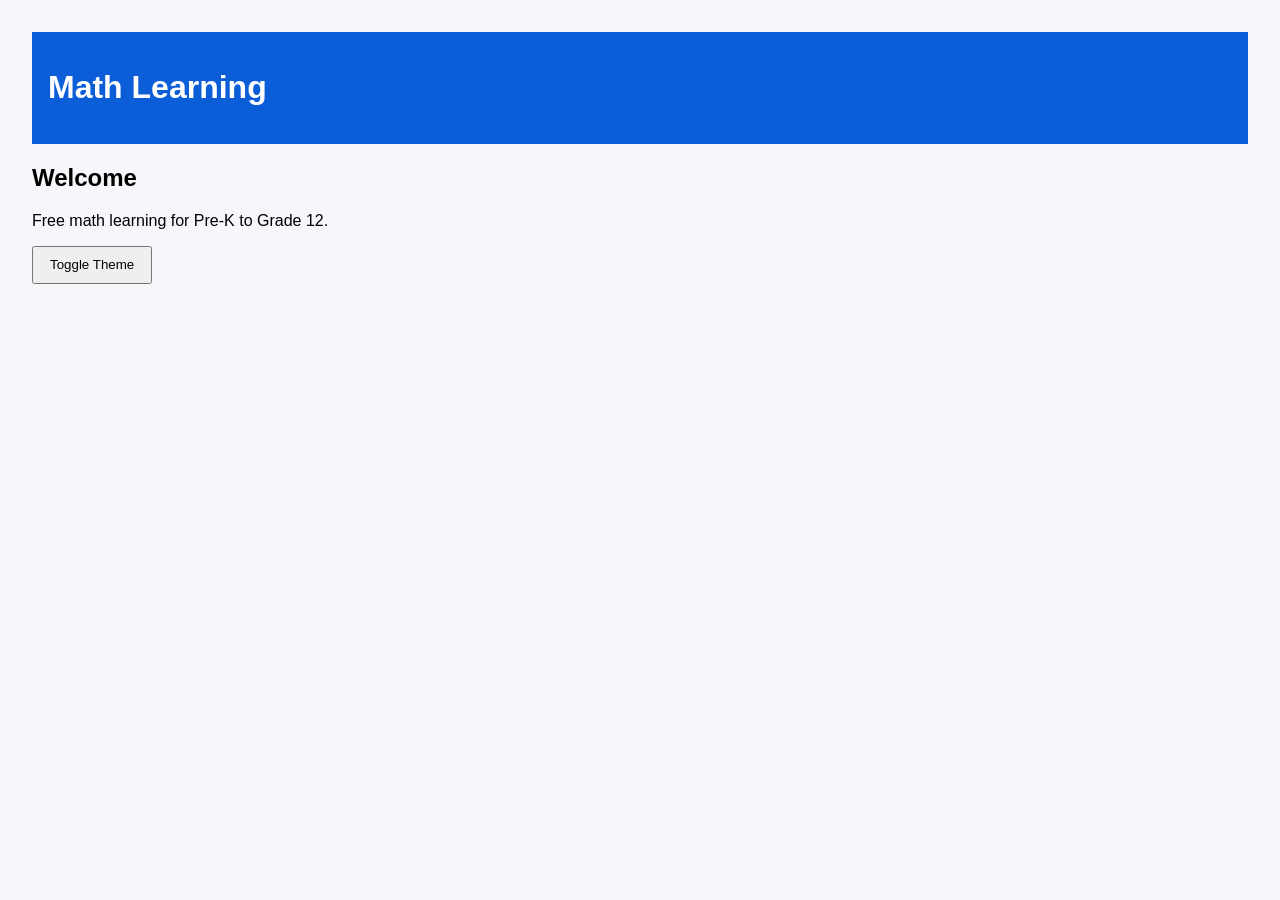
==== index.html @ 8216e77b "The first commit of index.html" ====
<!DOCTYPE html><html><head><meta charset='utf-8'><meta name='viewport' content='width=device-width,initial-scale=1'><link rel='stylesheet' href='css/style.css'><title>Math Learning</title></head><body><header><h1>Math Learning</h1></header><main><h2>Welcome</h2><p>Free math learning for Pre-K to Grade 12.</p><button id='themeBtn'>Toggle Theme</button></main><script src='js/app.js'></script></body></html>
---- css/style.css ----
body{font-family:Arial;margin:0;padding:2rem;background:#f5f7fb}header{background:#0b5ed7;color:#fff;padding:1rem}button{padding:.6rem 1rem}.dark{background:#111;color:#fff}
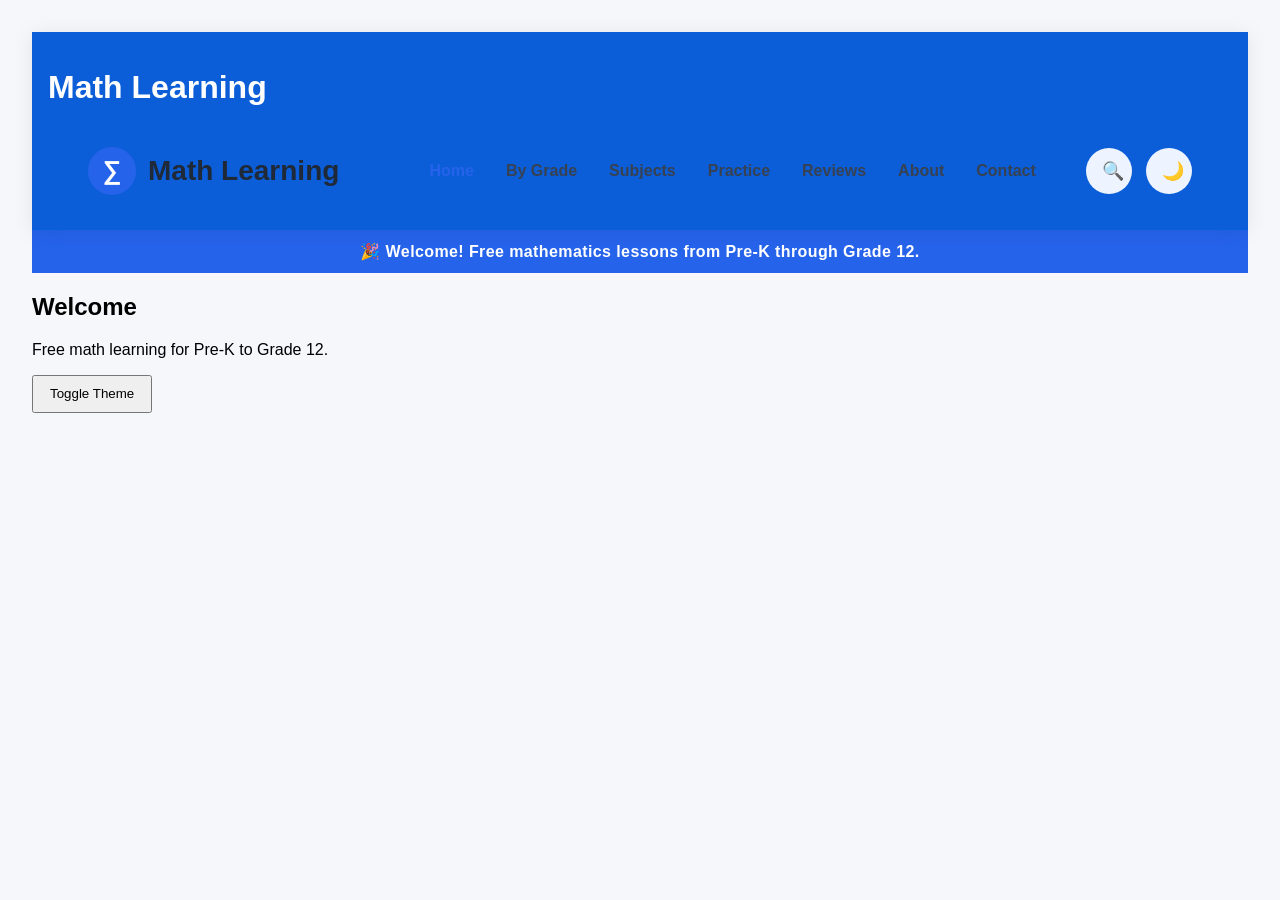
==== commit 2295cd73: "const themeButton = document.getElementById(themeButton);" ====
--- a/index.html
+++ b/index.html
@@ -1 +1,151 @@
-<!DOCTYPE html><html><head><meta charset='utf-8'><meta name='viewport' content='width=device-width,initial-scale=1'><link rel='stylesheet' href='css/style.css'><title>Math Learning</title></head><body><header><h1>Math Learning</h1></header><main><h2>Welcome</h2><p>Free math learning for Pre-K to Grade 12.</p><button id='themeBtn'>Toggle Theme</button></main><script src='js/app.js'></script></body></html>+<!DOCTYPE html>
+<html>
+  <head>
+    <meta charset='utf-8'>
+    <meta name='viewport' content='width=device-width,initial-scale=1'>
+    <link rel='stylesheet' href='css/style.css'>
+    <title>Math Learning</title>
+  </head>
+  <body>
+    <header>
+      <h1>Math Learning</h1>
+
+<div class="container">
+
+<div class="logo">
+
+<a href="index.html">
+
+<span class="logo-icon">∑</span>
+
+<span class="logo-text">
+
+Math Learning
+
+</span>
+
+</a>
+
+</div>
+
+<nav>
+
+<ul>
+
+<li>
+
+<a class="active"
+href="index.html">
+
+Home
+
+</a>
+
+</li>
+
+<li>
+
+<a href="grades.html">
+
+By Grade
+
+</a>
+
+</li>
+
+<li>
+
+<a href="subjects.html">
+
+Subjects
+
+</a>
+
+</li>
+
+<li>
+
+<a href="practice.html">
+
+Practice
+
+</a>
+
+</li>
+
+<li>
+
+<a href="reviews.html">
+
+Reviews
+
+</a>
+
+</li>
+
+<li>
+
+<a href="about.html">
+
+About
+
+</a>
+
+</li>
+
+<li>
+
+<a href="contact.html">
+
+Contact
+
+</a>
+
+</li>
+
+</ul>
+
+</nav>
+
+<div class="nav-buttons">
+
+<button
+class="search-btn">
+
+🔍
+
+</button>
+
+<button
+id="themeButton"
+class="theme-btn">
+
+🌙
+
+</button>
+
+<button
+class="menu-btn">
+
+☰
+
+</button>
+
+</div>
+
+</div>
+
+    </header>
+<div class="announcement">
+
+🎉 Welcome! Free mathematics lessons from Pre-K through Grade 12.
+
+</div>
+    <main>
+      <h2>Welcome</h2>
+      <p>Free math learning for Pre-K to Grade 12.</p>
+      <button id='themeBtn'>Toggle Theme</button>
+    </main>
+    <script src='js/app.js'></script>
+  </body>
+</html>
--- a/css/style.css
+++ b/css/style.css
@@ -1 +1,239 @@
-body{font-family:Arial;margin:0;padding:2rem;background:#f5f7fb}header{background:#0b5ed7;color:#fff;padding:1rem}button{padding:.6rem 1rem}.dark{background:#111;color:#fff}+/* ==========================
+   HEADER
+========================== */
+
+header{
+
+position:sticky;
+
+top:0;
+
+z-index:999;
+
+background:white;
+
+box-shadow:
+
+0 2px 20px
+
+rgba(0,0,0,.08);
+
+}
+
+.container{
+
+max-width:1400px;
+
+margin:auto;
+
+display:flex;
+
+justify-content:space-between;
+
+align-items:center;
+
+padding:18px 40px;
+
+}
+
+.logo a{
+
+display:flex;
+
+align-items:center;
+
+text-decoration:none;
+
+}
+
+.logo-icon{
+
+width:48px;
+
+height:48px;
+
+display:flex;
+
+justify-content:center;
+
+align-items:center;
+
+border-radius:50%;
+
+background:#2563eb;
+
+color:white;
+
+font-size:26px;
+
+font-weight:bold;
+
+margin-right:12px;
+
+}
+
+.logo-text{
+
+font-size:28px;
+
+font-weight:700;
+
+color:#1f2937;
+
+}
+
+nav ul{
+
+display:flex;
+
+list-style:none;
+
+gap:32px;
+
+}
+
+nav a{
+
+text-decoration:none;
+
+font-weight:600;
+
+color:#374151;
+
+transition:.25s;
+
+}
+
+nav a:hover{
+
+color:#2563eb;
+
+}
+
+.active{
+
+color:#2563eb;
+
+}
+
+.nav-buttons{
+
+display:flex;
+
+gap:14px;
+
+align-items:center;
+
+}
+
+.search-btn,
+
+.theme-btn,
+
+.menu-btn{
+
+width:46px;
+
+height:46px;
+
+border:none;
+
+border-radius:50%;
+
+background:#eef4ff;
+
+cursor:pointer;
+
+font-size:18px;
+
+transition:.3s;
+
+}
+
+.search-btn:hover,
+
+.theme-btn:hover,
+
+.menu-btn:hover{
+
+background:#2563eb;
+
+color:white;
+
+transform:translateY(-3px);
+
+}
+
+.menu-btn{
+
+display:none;
+
+}
+
+.announcement{
+
+background:#2563eb;
+
+color:white;
+
+text-align:center;
+
+padding:12px;
+
+font-weight:600;
+
+letter-spacing:.4px;
+
+}
+body {
+  font-family: Arial;
+  margin: 0;
+  padding: 2rem;
+  background: #f5f7fb;
+}
+
+header {
+  background: #0b5ed7;
+  color: #fff;
+  padding: 1rem;
+}
+
+button {
+  padding: .6rem 1rem;
+}
+
+.dark {
+  background: #111;
+  color: #fff;
+}
+/* ==========================
+   MOBILE
+========================== */
+
+@media(max-width:1000px){
+
+nav{
+
+display:none;
+
+}
+
+.menu-btn{
+
+display:block;
+
+}
+
+.container{
+
+padding:18px;
+
+}
+
+.logo-text{
+
+font-size:22px;
+
+}
+
+}
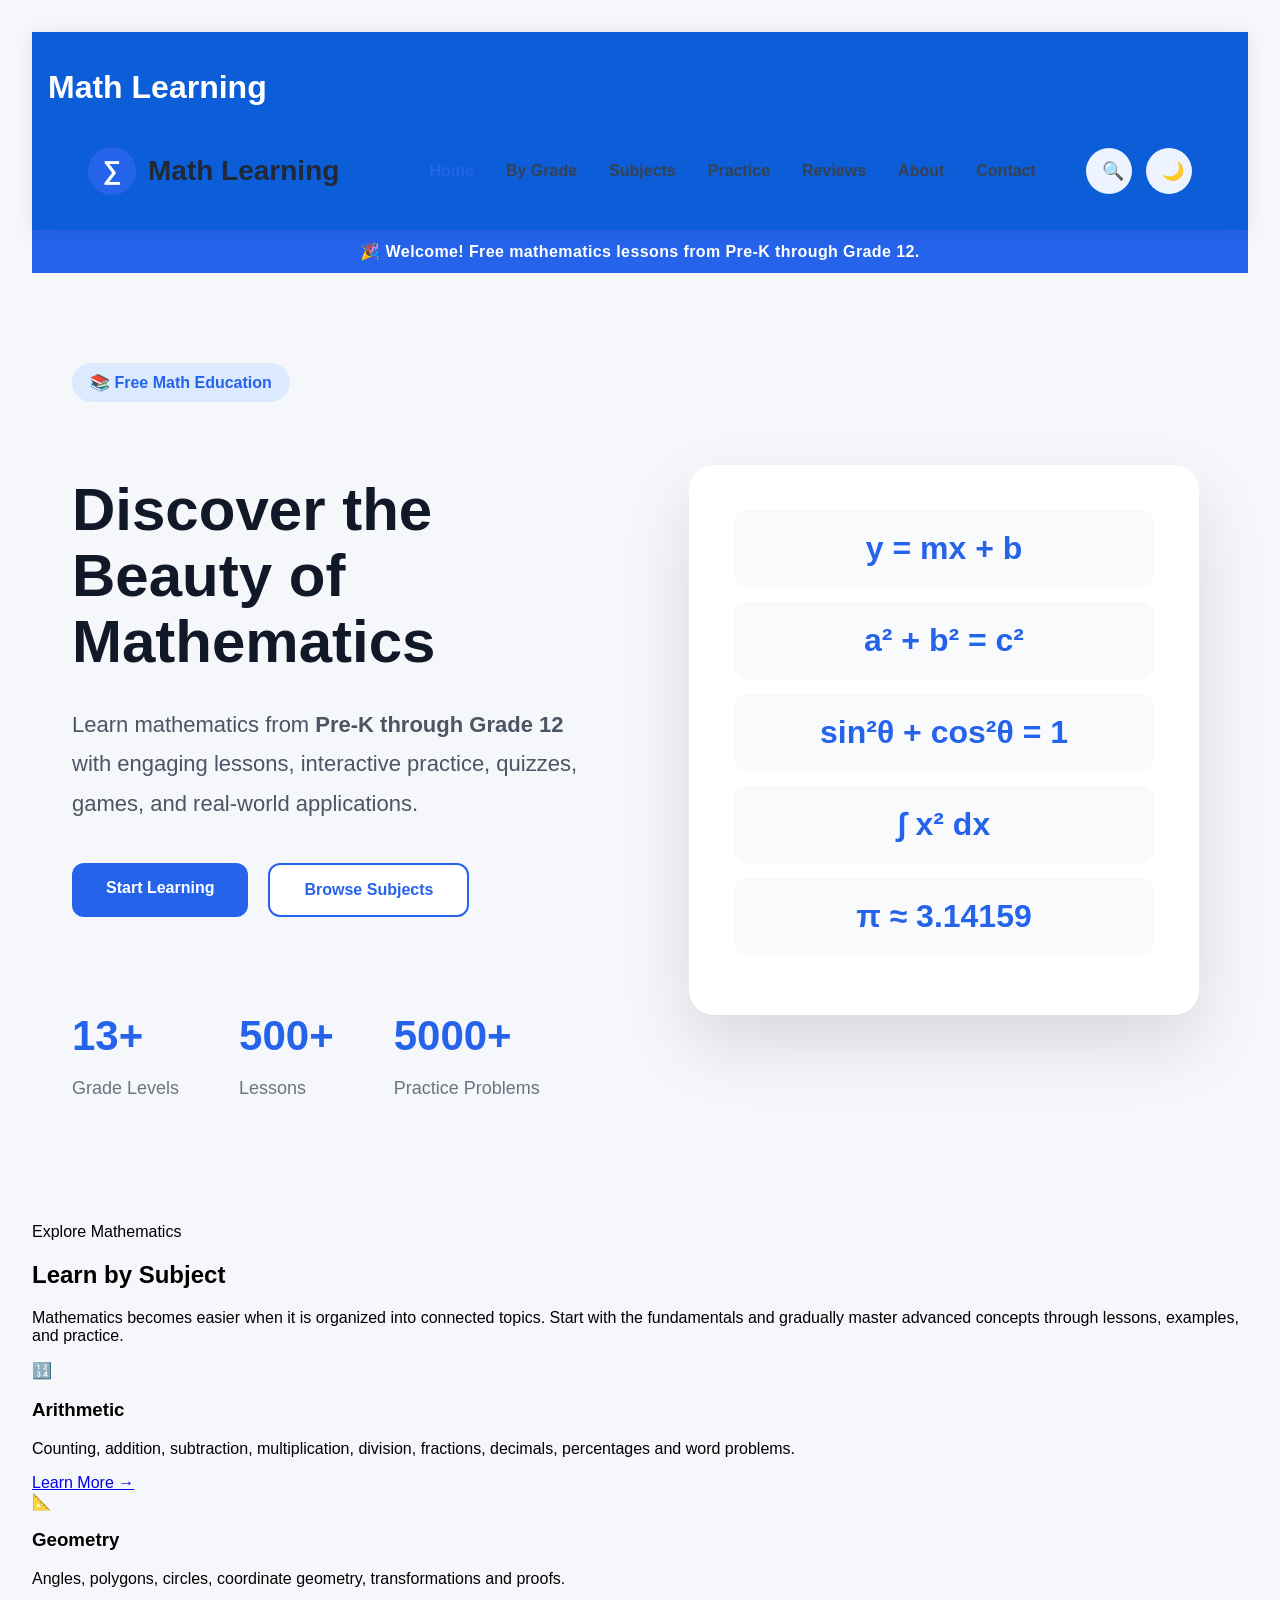
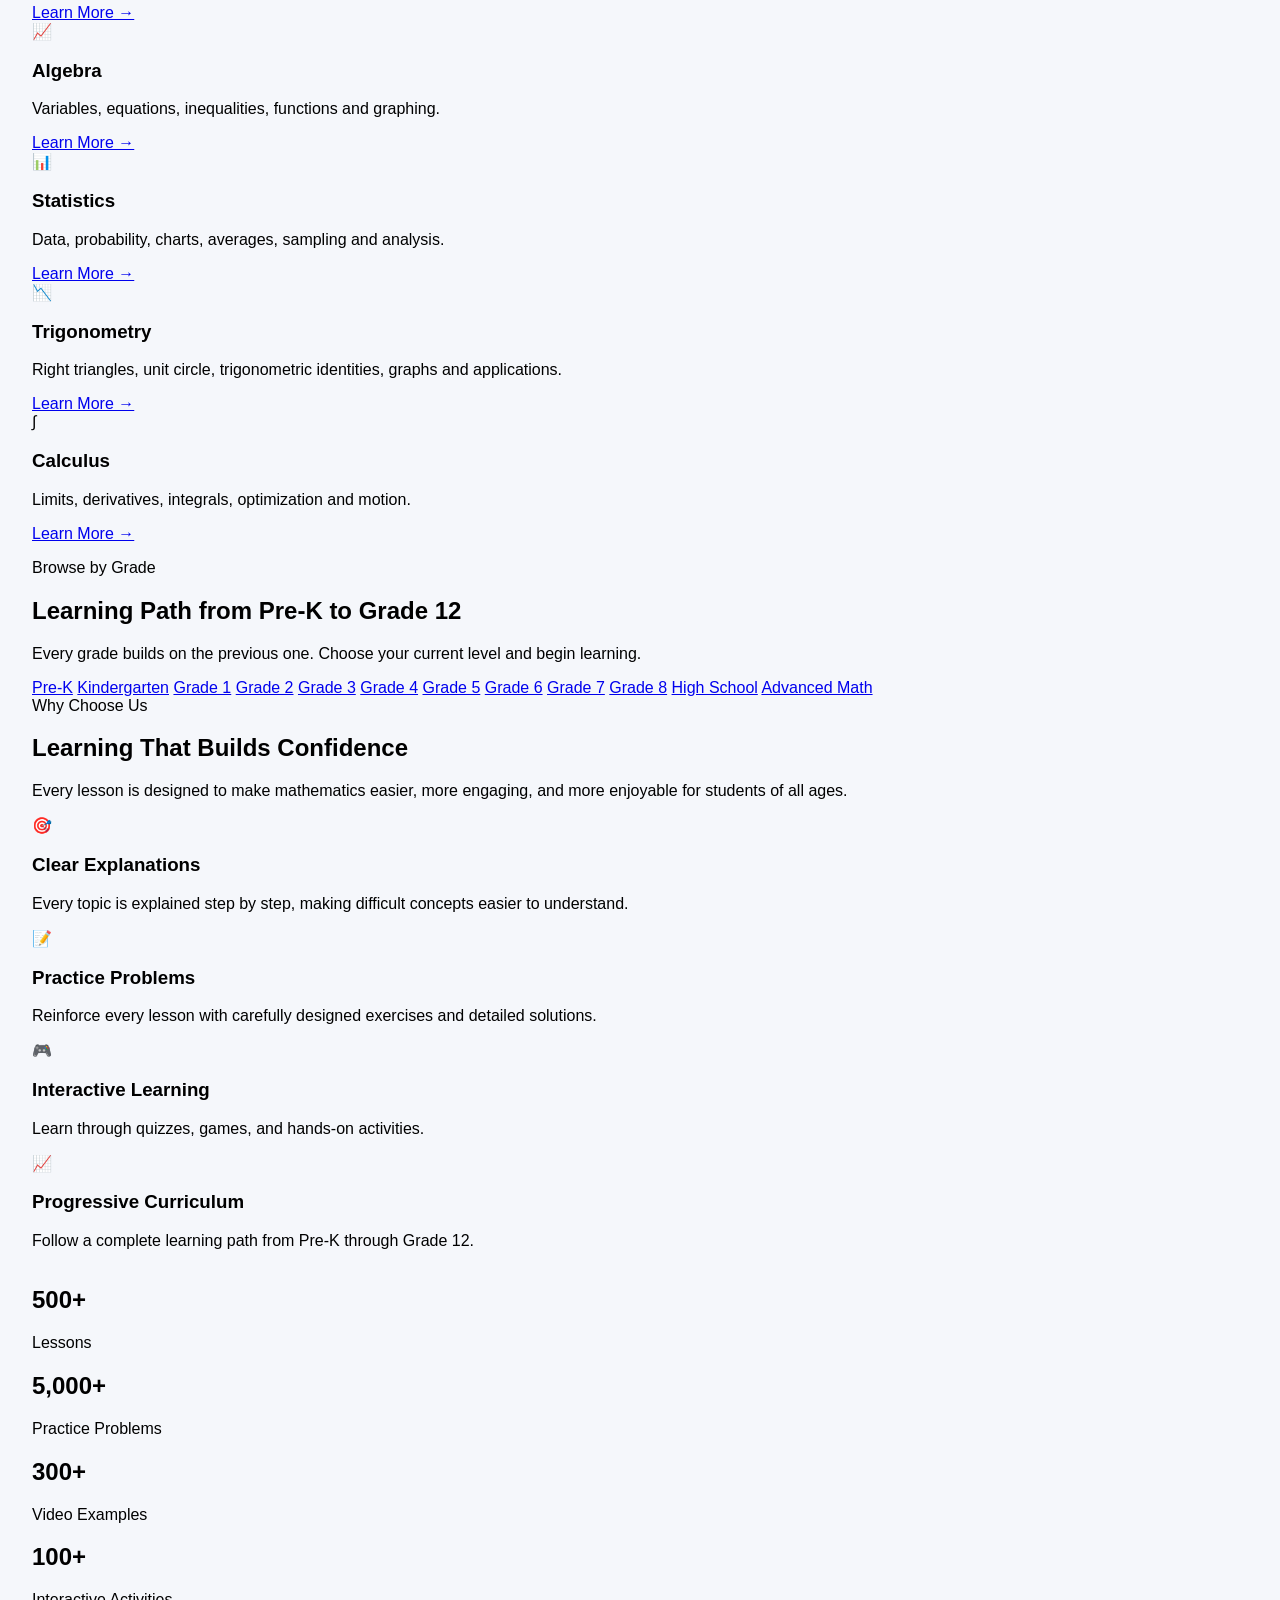
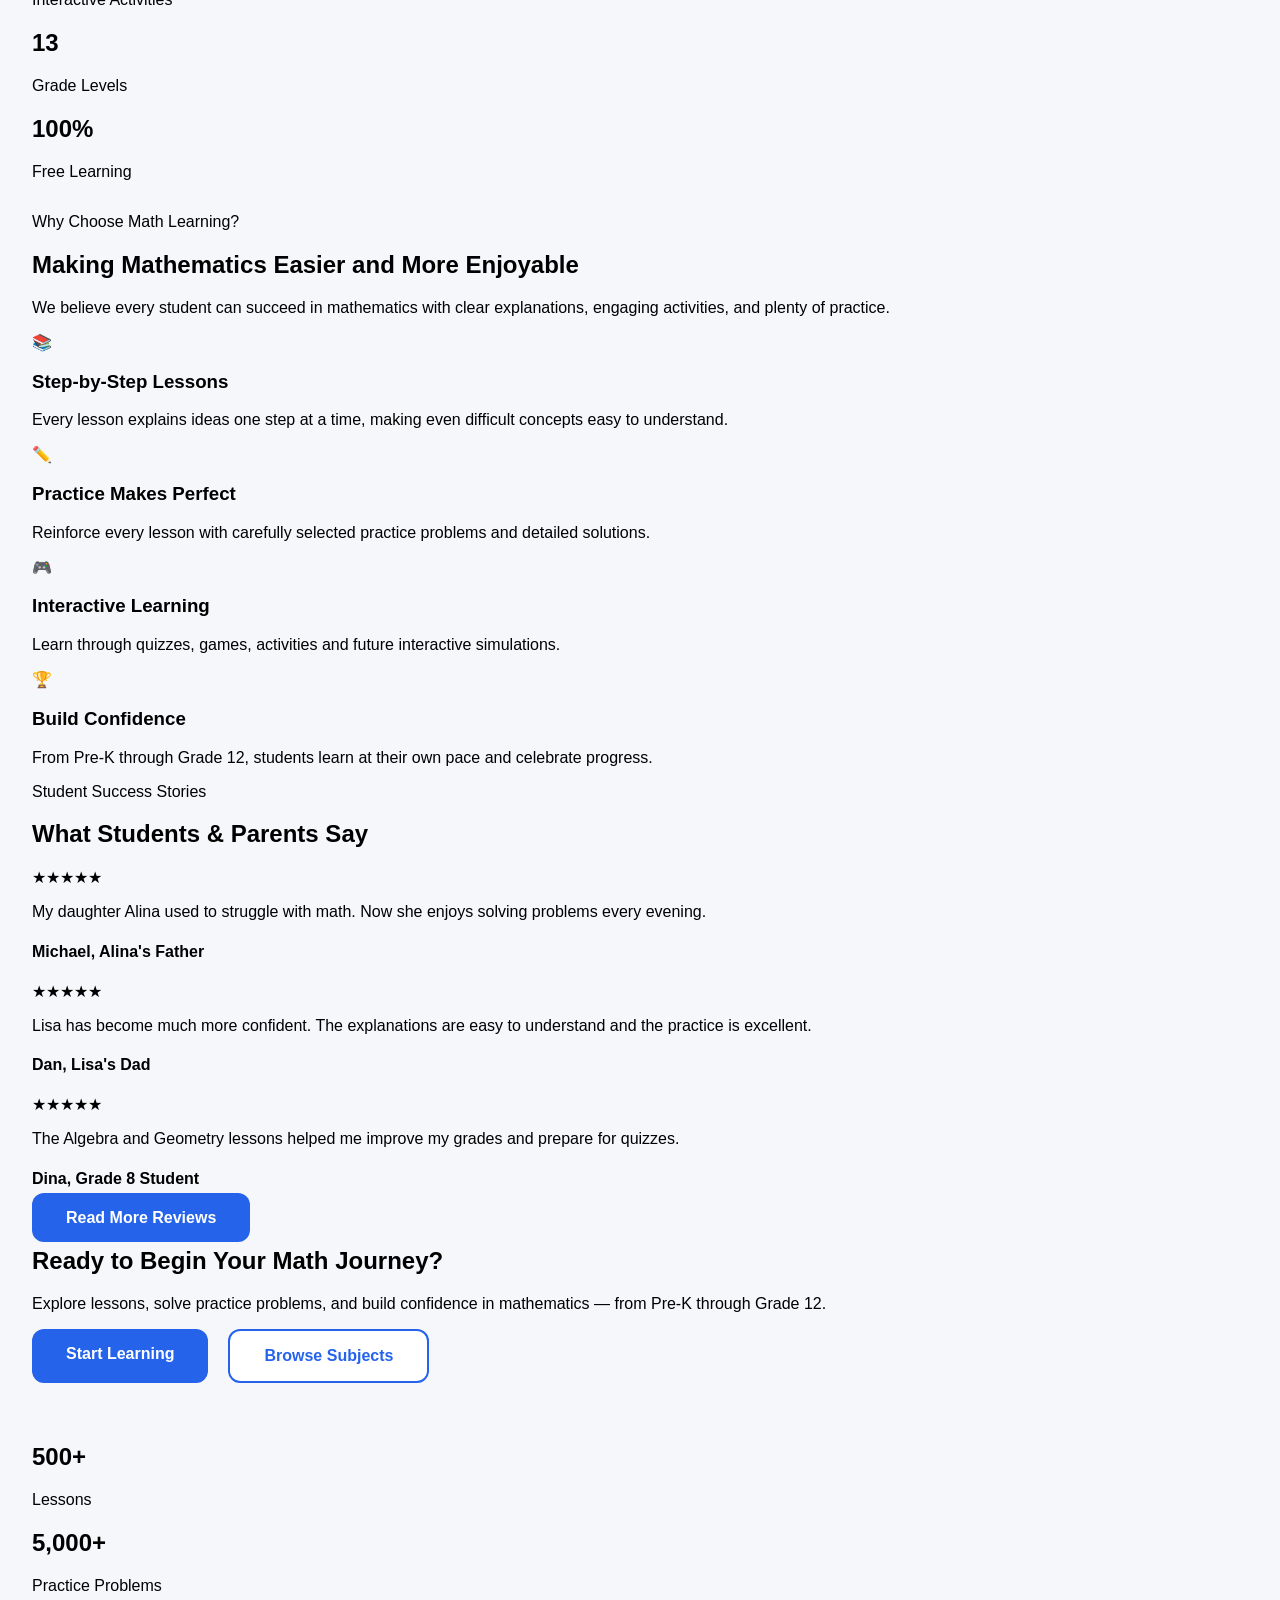
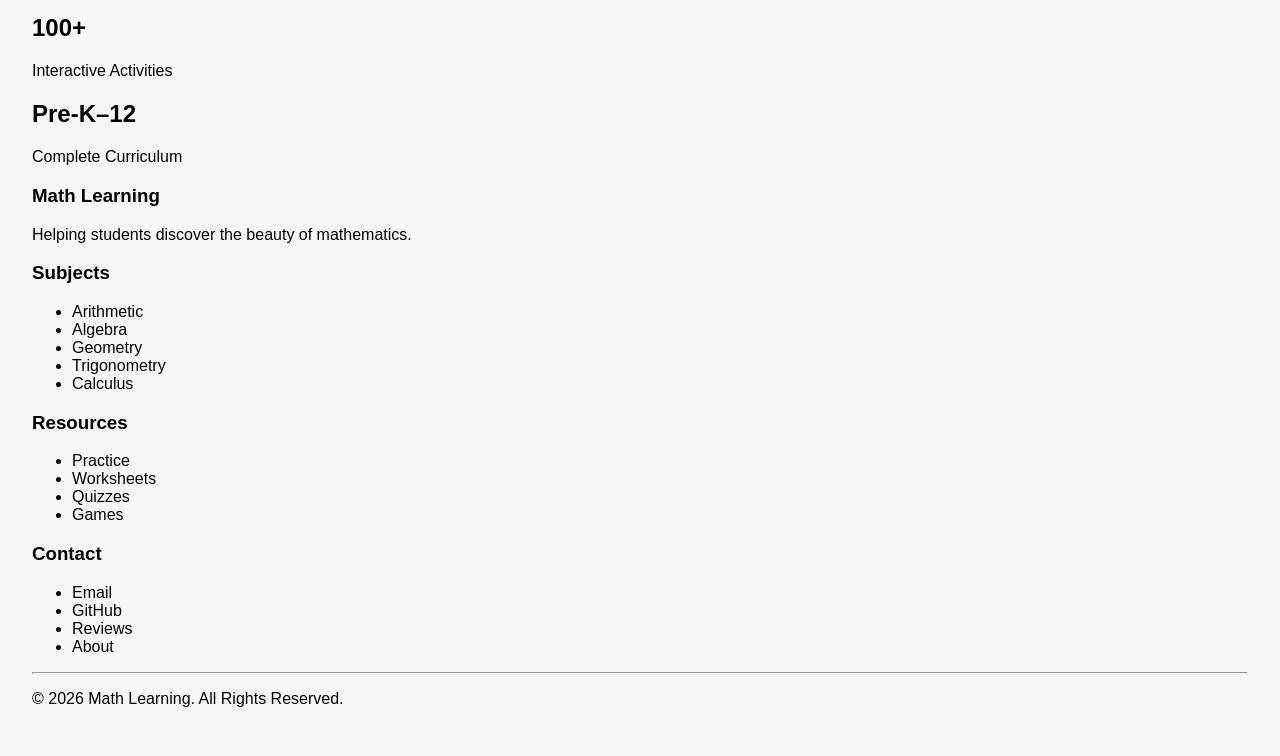
==== commit bb457261: "More changes." ====
--- a/index.html
+++ b/index.html
@@ -142,10 +142,828 @@
 
 </div>
     <main>
-      <h2>Welcome</h2>
-      <p>Free math learning for Pre-K to Grade 12.</p>
-      <button id='themeBtn'>Toggle Theme</button>
-    </main>
+
+<section class="hero">
+
+    <div class="hero-left">
+
+        <span class="hero-tag">
+
+            📚 Free Math Education
+
+        </span>
+
+        <h1>
+
+            Discover the Beauty of Mathematics
+
+        </h1>
+
+        <p class="hero-description">
+
+            Learn mathematics from <strong>Pre-K through Grade 12</strong>
+            with engaging lessons, interactive practice, quizzes,
+            games, and real-world applications.
+
+        </p>
+
+        <div class="hero-buttons">
+
+            <a href="grades.html" class="primary-button">
+
+                Start Learning
+
+            </a>
+
+            <a href="subjects.html" class="secondary-button">
+
+                Browse Subjects
+
+            </a>
+
+        </div>
+
+        <div class="statistics">
+
+            <div class="stat">
+
+                <h2>13+</h2>
+
+                <p>Grade Levels</p>
+
+            </div>
+
+            <div class="stat">
+
+                <h2>500+</h2>
+
+                <p>Lessons</p>
+
+            </div>
+
+            <div class="stat">
+
+                <h2>5000+</h2>
+
+                <p>Practice Problems</p>
+
+            </div>
+
+        </div>
+
+    </div>
+
+    <div class="hero-right">
+
+        <div class="math-card">
+
+            <div class="formula">
+
+                y = mx + b
+
+            </div>
+
+            <div class="formula">
+
+                a² + b² = c²
+
+            </div>
+
+            <div class="formula">
+
+                sin²θ + cos²θ = 1
+
+            </div>
+
+            <div class="formula">
+
+                ∫ x² dx
+
+            </div>
+
+            <div class="formula">
+
+                π ≈ 3.14159
+
+            </div>
+
+        </div>
+
+    </div>
+
+</section>
+
+<!-- =====================================================
+     FEATURED SUBJECTS
+====================================================== -->
+
+<section class="subjects">
+
+    <div class="section-header">
+
+        <p class="section-label">
+            Explore Mathematics
+        </p>
+
+        <h2>
+            Learn by Subject
+        </h2>
+
+        <p class="section-description">
+
+            Mathematics becomes easier when it is organized into
+            connected topics. Start with the fundamentals and
+            gradually master advanced concepts through lessons,
+            examples, and practice.
+
+        </p>
+
+    </div>
+
+    <div class="subject-grid">
+
+        <div class="subject-card">
+
+            <div class="subject-icon">🔢</div>
+
+            <h3>Arithmetic</h3>
+
+            <p>
+
+                Counting, addition, subtraction,
+                multiplication, division, fractions,
+                decimals, percentages and word problems.
+
+            </p>
+
+            <a href="#">Learn More →</a>
+
+        </div>
+
+        <div class="subject-card">
+
+            <div class="subject-icon">📐</div>
+
+            <h3>Geometry</h3>
+
+            <p>
+
+                Angles, polygons,
+                circles, coordinate geometry,
+                transformations and proofs.
+
+            </p>
+
+            <a href="#">Learn More →</a>
+
+        </div>
+
+        <div class="subject-card">
+
+            <div class="subject-icon">📈</div>
+
+            <h3>Algebra</h3>
+
+            <p>
+
+                Variables,
+                equations,
+                inequalities,
+                functions and graphing.
+
+            </p>
+
+            <a href="#">Learn More →</a>
+
+        </div>
+
+        <div class="subject-card">
+
+            <div class="subject-icon">📊</div>
+
+            <h3>Statistics</h3>
+
+            <p>
+
+                Data,
+                probability,
+                charts,
+                averages,
+                sampling and analysis.
+
+            </p>
+
+            <a href="#">Learn More →</a>
+
+        </div>
+
+        <div class="subject-card">
+
+            <div class="subject-icon">📉</div>
+
+            <h3>Trigonometry</h3>
+
+            <p>
+
+                Right triangles,
+                unit circle,
+                trigonometric identities,
+                graphs and applications.
+
+            </p>
+
+            <a href="#">Learn More →</a>
+
+        </div>
+
+        <div class="subject-card">
+
+            <div class="subject-icon">∫</div>
+
+            <h3>Calculus</h3>
+
+            <p>
+
+                Limits,
+                derivatives,
+                integrals,
+                optimization and motion.
+
+            </p>
+
+            <a href="#">Learn More →</a>
+
+        </div>
+
+    </div>
+
+</section>
+
+<!-- =====================================================
+     GRADE LEVELS
+====================================================== -->
+
+<section class="grades">
+
+    <div class="section-header">
+
+        <p class="section-label">
+            Browse by Grade
+        </p>
+
+        <h2>
+            Learning Path from Pre-K to Grade 12
+        </h2>
+
+        <p class="section-description">
+
+            Every grade builds on the previous one.
+            Choose your current level and begin learning.
+
+        </p>
+
+    </div>
+
+    <div class="grade-grid">
+
+        <a href="#" class="grade-card">Pre-K</a>
+
+        <a href="#" class="grade-card">Kindergarten</a>
+
+        <a href="#" class="grade-card">Grade 1</a>
+
+        <a href="#" class="grade-card">Grade 2</a>
+
+        <a href="#" class="grade-card">Grade 3</a>
+
+        <a href="#" class="grade-card">Grade 4</a>
+
+        <a href="#" class="grade-card">Grade 5</a>
+
+        <a href="#" class="grade-card">Grade 6</a>
+
+        <a href="#" class="grade-card">Grade 7</a>
+
+        <a href="#" class="grade-card">Grade 8</a>
+
+        <a href="#" class="grade-card">High School</a>
+
+        <a href="#" class="grade-card">Advanced Math</a>
+
+    </div>
+
+</section>
+
+
+<!-- ==========================
+     WHY CHOOSE US
+========================== -->
+
+<section class="why-us">
+
+    <div class="section-title">
+
+        <span>Why Choose Us</span>
+
+        <h2>Learning That Builds Confidence</h2>
+
+        <p>
+
+            Every lesson is designed to make mathematics easier,
+            more engaging, and more enjoyable for students of all ages.
+
+        </p>
+
+    </div>
+
+    <div class="why-grid">
+
+        <div class="why-card">
+
+            <div class="why-icon">🎯</div>
+
+            <h3>Clear Explanations</h3>
+
+            <p>
+
+                Every topic is explained step by step,
+                making difficult concepts easier to understand.
+
+            </p>
+
+        </div>
+
+        <div class="why-card">
+
+            <div class="why-icon">📝</div>
+
+            <h3>Practice Problems</h3>
+
+            <p>
+
+                Reinforce every lesson with carefully designed
+                exercises and detailed solutions.
+
+            </p>
+
+        </div>
+
+        <div class="why-card">
+
+            <div class="why-icon">🎮</div>
+
+            <h3>Interactive Learning</h3>
+
+            <p>
+
+                Learn through quizzes,
+                games,
+                and hands-on activities.
+
+            </p>
+
+        </div>
+
+        <div class="why-card">
+
+            <div class="why-icon">📈</div>
+
+            <h3>Progressive Curriculum</h3>
+
+            <p>
+
+                Follow a complete learning path
+                from Pre-K through Grade 12.
+
+            </p>
+
+        </div>
+
+    </div>
+
+</section>
+
+<!-- =====================================================
+     WEBSITE STATISTICS
+====================================================== -->
+
+<section class="statistics">
+
+    <div class="stats-grid">
+
+        <div class="stat-card">
+
+            <h2>500+</h2>
+
+            <p>Lessons</p>
+
+        </div>
+
+        <div class="stat-card">
+
+            <h2>5,000+</h2>
+
+            <p>Practice Problems</p>
+
+        </div>
+
+        <div class="stat-card">
+
+            <h2>300+</h2>
+
+            <p>Video Examples</p>
+
+        </div>
+
+        <div class="stat-card">
+
+            <h2>100+</h2>
+
+            <p>Interactive Activities</p>
+
+        </div>
+
+        <div class="stat-card">
+
+            <h2>13</h2>
+
+            <p>Grade Levels</p>
+
+        </div>
+
+        <div class="stat-card">
+
+            <h2>100%</h2>
+
+            <p>Free Learning</p>
+
+        </div>
+
+    </div>
+
+</section>
+
+<!-- =====================================================
+     WHY CHOOSE US
+====================================================== -->
+
+<section class="why">
+
+    <div class="section-header">
+
+        <p class="section-label">Why Choose Math Learning?</p>
+
+        <h2>Making Mathematics Easier and More Enjoyable</h2>
+
+        <p class="section-description">
+
+            We believe every student can succeed in mathematics with
+            clear explanations, engaging activities, and plenty of practice.
+
+        </p>
+
+    </div>
+
+    <div class="why-grid">
+
+        <div class="why-card">
+
+            <div class="why-icon">📚</div>
+
+            <h3>Step-by-Step Lessons</h3>
+
+            <p>
+
+                Every lesson explains ideas one step at a time,
+                making even difficult concepts easy to understand.
+
+            </p>
+
+        </div>
+
+        <div class="why-card">
+
+            <div class="why-icon">✏️</div>
+
+            <h3>Practice Makes Perfect</h3>
+
+            <p>
+
+                Reinforce every lesson with carefully selected
+                practice problems and detailed solutions.
+
+            </p>
+
+        </div>
+
+        <div class="why-card">
+
+            <div class="why-icon">🎮</div>
+
+            <h3>Interactive Learning</h3>
+
+            <p>
+
+                Learn through quizzes, games,
+                activities and future interactive simulations.
+
+            </p>
+
+        </div>
+
+        <div class="why-card">
+
+            <div class="why-icon">🏆</div>
+
+            <h3>Build Confidence</h3>
+
+            <p>
+
+                From Pre-K through Grade 12,
+                students learn at their own pace and celebrate progress.
+
+            </p>
+
+        </div>
+
+    </div>
+
+</section>
+
+<!-- =====================================================
+     TESTIMONIALS
+====================================================== -->
+
+<section class="testimonials">
+
+    <div class="section-header">
+
+        <p class="section-label">
+
+            Student Success Stories
+
+        </p>
+
+        <h2>
+
+            What Students & Parents Say
+
+        </h2>
+
+    </div>
+
+    <div class="testimonial-grid">
+
+        <div class="testimonial-card">
+
+            <div class="stars">★★★★★</div>
+
+            <p>
+
+                My daughter Alina used to struggle with math.
+                Now she enjoys solving problems every evening.
+
+            </p>
+
+            <h4>
+
+                Michael,
+                Alina's Father
+
+            </h4>
+
+        </div>
+
+        <div class="testimonial-card">
+
+            <div class="stars">★★★★★</div>
+
+            <p>
+
+                Lisa has become much more confident.
+                The explanations are easy to understand
+                and the practice is excellent.
+
+            </p>
+
+            <h4>
+
+                Dan,
+                Lisa's Dad
+
+            </h4>
+
+        </div>
+
+        <div class="testimonial-card">
+
+            <div class="stars">★★★★★</div>
+
+            <p>
+
+                The Algebra and Geometry lessons helped me
+                improve my grades and prepare for quizzes.
+
+            </p>
+
+            <h4>
+
+                Dina,
+                Grade 8 Student
+
+            </h4>
+
+        </div>
+
+    </div>
+
+    <div class="center-button">
+
+        <a href="reviews.html" class="primary-button">
+
+            Read More Reviews
+
+        </a>
+
+    </div>
+
+</section>
+
+<!-- =====================================================
+     CALL TO ACTION
+====================================================== -->
+
+<section class="cta">
+
+    <h2>
+
+        Ready to Begin Your Math Journey?
+
+    </h2>
+
+    <p>
+
+        Explore lessons, solve practice problems,
+        and build confidence in mathematics —
+        from Pre-K through Grade 12.
+
+    </p>
+
+    <div class="hero-buttons">
+
+        <a href="#" class="primary-button">
+
+            Start Learning
+
+        </a>
+
+        <a href="#" class="secondary-button">
+
+            Browse Subjects
+
+        </a>
+
+    </div>
+
+</section>
+
+<section class="numbers">
+
+    <div class="number">
+
+        <h2>500+</h2>
+
+        <p>Lessons</p>
+
+    </div>
+
+    <div class="number">
+
+        <h2>5,000+</h2>
+
+        <p>Practice Problems</p>
+
+    </div>
+
+    <div class="number">
+
+        <h2>100+</h2>
+
+        <p>Interactive Activities</p>
+
+    </div>
+
+    <div class="number">
+
+        <h2>Pre-K–12</h2>
+
+        <p>Complete Curriculum</p>
+
+    </div>
+
+</section>
+</main>
+    <footer>
+
+<div class="footer-grid">
+
+<div>
+
+<h3>
+
+Math Learning
+
+</h3>
+
+<p>
+
+Helping students discover
+the beauty of mathematics.
+
+</p>
+
+</div>
+
+<div>
+
+<h3>
+
+Subjects
+
+</h3>
+
+<ul>
+
+<li>Arithmetic</li>
+
+<li>Algebra</li>
+
+<li>Geometry</li>
+
+<li>Trigonometry</li>
+
+<li>Calculus</li>
+
+</ul>
+
+</div>
+
+<div>
+
+<h3>
+
+Resources
+
+</h3>
+
+<ul>
+
+<li>Practice</li>
+
+<li>Worksheets</li>
+
+<li>Quizzes</li>
+
+<li>Games</li>
+
+</ul>
+
+</div>
+
+<div>
+
+<h3>
+
+Contact
+
+</h3>
+
+<ul>
+
+<li>Email</li>
+
+<li>GitHub</li>
+
+<li>Reviews</li>
+
+<li>About</li>
+
+</ul>
+
+</div>
+
+</div>
+
+<hr>
+
+<p class="copyright">
+
+© 2026 Math Learning.
+All Rights Reserved.
+
+</p>
+
+</footer>
     <script src='js/app.js'></script>
   </body>
 </html>
--- a/css/style.css
+++ b/css/style.css
@@ -236,4 +236,599 @@
 
 }
 
+}
+
+/* ==========================
+   HERO
+========================== */
+
+.hero{
+
+max-width:1400px;
+
+margin:auto;
+
+padding:90px 40px;
+
+display:flex;
+
+justify-content:space-between;
+
+align-items:center;
+
+gap:80px;
+
+}
+
+.hero-left{
+
+flex:1;
+
+}
+
+.hero-tag{
+
+display:inline-block;
+
+padding:10px 18px;
+
+background:#dbeafe;
+
+color:#2563eb;
+
+border-radius:30px;
+
+font-weight:700;
+
+margin-bottom:25px;
+
+}
+
+.hero h1{
+
+font-size:60px;
+
+line-height:1.1;
+
+color:#111827;
+
+margin-bottom:30px;
+
+}
+
+.hero-description{
+
+font-size:22px;
+
+line-height:1.8;
+
+color:#4b5563;
+
+margin-bottom:40px;
+
+}
+
+.hero-buttons{
+
+display:flex;
+
+gap:20px;
+
+margin-bottom:60px;
+
+}
+
+.primary-button{
+
+background:#2563eb;
+
+color:white;
+
+padding:16px 34px;
+
+border-radius:12px;
+
+text-decoration:none;
+
+font-weight:700;
+
+transition:.3s;
+
+}
+
+.primary-button:hover{
+
+transform:translateY(-4px);
+
+box-shadow:0 15px 35px rgba(37,99,235,.35);
+
+}
+
+.secondary-button{
+
+background:white;
+
+color:#2563eb;
+
+padding:16px 34px;
+
+border-radius:12px;
+
+text-decoration:none;
+
+border:2px solid #2563eb;
+
+font-weight:700;
+
+transition:.3s;
+
+}
+
+.secondary-button:hover{
+
+background:#2563eb;
+
+color:white;
+
+}
+
+.statistics{
+
+display:flex;
+
+gap:60px;
+
+}
+
+.stat h2{
+
+font-size:42px;
+
+color:#2563eb;
+
+margin-bottom:10px;
+
+}
+
+.stat p{
+
+font-size:18px;
+
+color:#6b7280;
+
+}
+
+.hero-right{
+
+flex:1;
+
+display:flex;
+
+justify-content:center;
+
+}
+
+.math-card{
+
+width:420px;
+
+background:white;
+
+border-radius:25px;
+
+padding:45px;
+
+box-shadow:0 30px 70px rgba(0,0,0,.12);
+
+animation:float 5s ease-in-out infinite;
+
+}
+
+.formula{
+
+font-size:32px;
+
+padding:20px;
+
+text-align:center;
+
+margin-bottom:15px;
+
+border-radius:12px;
+
+background:#f8fafc;
+
+font-weight:bold;
+
+color:#2563eb;
+
+}
+
+@keyframes float{
+
+0%{
+
+transform:translateY(0px);
+
+}
+
+50%{
+
+transform:translateY(-18px);
+
+}
+
+100%{
+
+transform:translateY(0px);
+
+}
+
+}
+
+@media(max-width:1000px){
+
+.hero{
+
+flex-direction:column;
+
+text-align:center;
+
+padding:60px 20px;
+
+}
+
+.hero h1{
+
+font-size:42px;
+
+}
+
+.hero-description{
+
+font-size:18px;
+
+}
+
+.hero-buttons{
+
+justify-content:center;
+
+flex-wrap:wrap;
+
+}
+
+.statistics{
+
+justify-content:center;
+
+flex-wrap:wrap;
+
+gap:30px;
+
+}
+
+.math-card{
+
+width:100%;
+
+max-width:420px;
+
+}
+
+/* ==========================
+   WHY CHOOSE US
+========================== */
+
+.why-us{
+
+padding:110px 40px;
+
+background:white;
+
+}
+
+.why-grid{
+
+max-width:1400px;
+
+margin:auto;
+
+display:grid;
+
+grid-template-columns:
+
+repeat(auto-fit,minmax(280px,1fr));
+
+gap:35px;
+
+}
+
+.why-card{
+
+padding:45px;
+
+border-radius:22px;
+
+background:#f8fafc;
+
+transition:.35s;
+
+border:1px solid #e5e7eb;
+
+}
+
+.why-card:hover{
+
+transform:translateY(-12px);
+
+box-shadow:0 25px 50px rgba(0,0,0,.08);
+
+}
+
+.why-icon{
+
+width:72px;
+
+height:72px;
+
+display:flex;
+
+justify-content:center;
+
+align-items:center;
+
+font-size:34px;
+
+background:#2563eb;
+
+color:white;
+
+border-radius:18px;
+
+margin-bottom:30px;
+
+}
+
+.why-card h3{
+
+font-size:28px;
+
+margin-bottom:18px;
+
+color:#111827;
+
+}
+
+.why-card p{
+
+font-size:18px;
+
+line-height:1.8;
+
+color:#6b7280;
+
+}
+
+/* ======================================================
+WHY CHOOSE US
+====================================================== */
+
+.why{
+
+padding:100px 40px;
+
+background:#f8fafc;
+
+}
+
+.why-grid{
+
+max-width:1300px;
+
+margin:auto;
+
+display:grid;
+
+grid-template-columns:repeat(auto-fit,minmax(260px,1fr));
+
+gap:30px;
+
+}
+
+.why-card{
+
+background:white;
+
+padding:35px;
+
+border-radius:18px;
+
+box-shadow:0 10px 25px rgba(0,0,0,.08);
+
+text-align:center;
+
+transition:.3s;
+
+}
+
+.why-card:hover{
+
+transform:translateY(-8px);
+
+}
+
+.why-icon{
+
+font-size:48px;
+
+margin-bottom:20px;
+
+}
+
+/* ======================================================
+TESTIMONIALS
+====================================================== */
+
+.testimonials{
+
+padding:100px 40px;
+
+}
+
+.testimonial-grid{
+
+display:grid;
+
+grid-template-columns:repeat(auto-fit,minmax(320px,1fr));
+
+gap:30px;
+
+max-width:1300px;
+
+margin:auto;
+
+}
+
+.testimonial-card{
+
+background:white;
+
+padding:35px;
+
+border-radius:18px;
+
+box-shadow:0 10px 30px rgba(0,0,0,.08);
+
+}
+
+.stars{
+
+font-size:26px;
+
+color:gold;
+
+margin-bottom:20px;
+
+}
+
+.testimonial-card h4{
+
+margin-top:25px;
+
+color:#2563eb;
+
+}
+
+.center-button{
+
+margin-top:60px;
+
+text-align:center;
+
+}
+
+/* ======================================================
+CTA
+====================================================== */
+
+.cta{
+
+background:#2563eb;
+
+color:white;
+
+text-align:center;
+
+padding:100px 20px;
+
+}
+
+.cta h2{
+
+font-size:48px;
+
+margin-bottom:25px;
+
+}
+
+.cta p{
+
+font-size:22px;
+
+max-width:800px;
+
+margin:auto;
+
+margin-bottom:40px;
+
+line-height:1.8;
+
+}
+
+/* ======================================================
+FOOTER
+====================================================== */
+
+footer{
+
+background:#111827;
+
+color:white;
+
+padding:70px 40px 30px;
+
+}
+
+.footer-grid{
+
+max-width:1300px;
+
+margin:auto;
+
+display:grid;
+
+grid-template-columns:repeat(auto-fit,minmax(220px,1fr));
+
+gap:40px;
+
+}
+
+.footer-grid h3{
+
+margin-bottom:20px;
+
+}
+
+.footer-grid ul{
+
+list-style:none;
+
+padding:0;
+
+}
+
+.footer-grid li{
+
+margin:12px 0;
+
+}
+
+footer hr{
+
+margin:40px 0;
+
+border:none;
+
+border-top:1px solid #374151;
+
+}
+
+.copyright{
+
+text-align:center;
+
+color:#9ca3af;
+
+}
 }
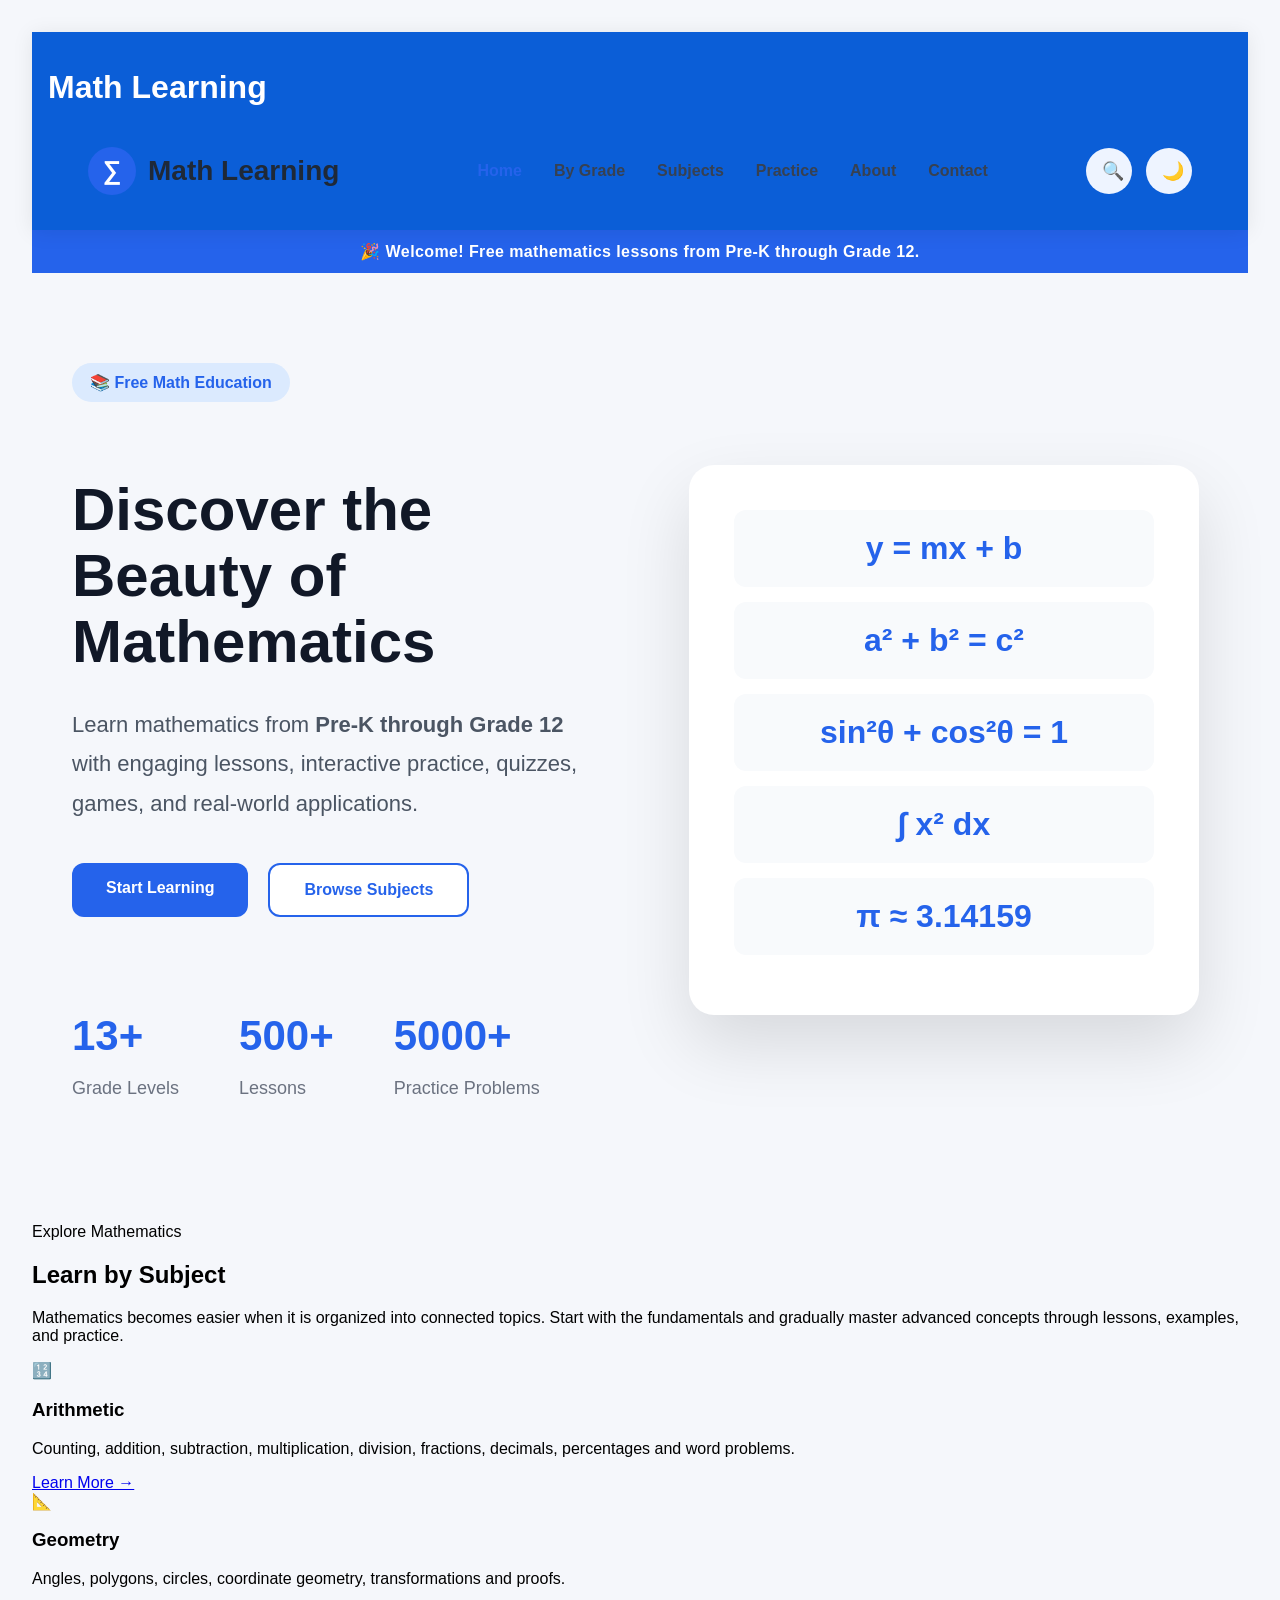
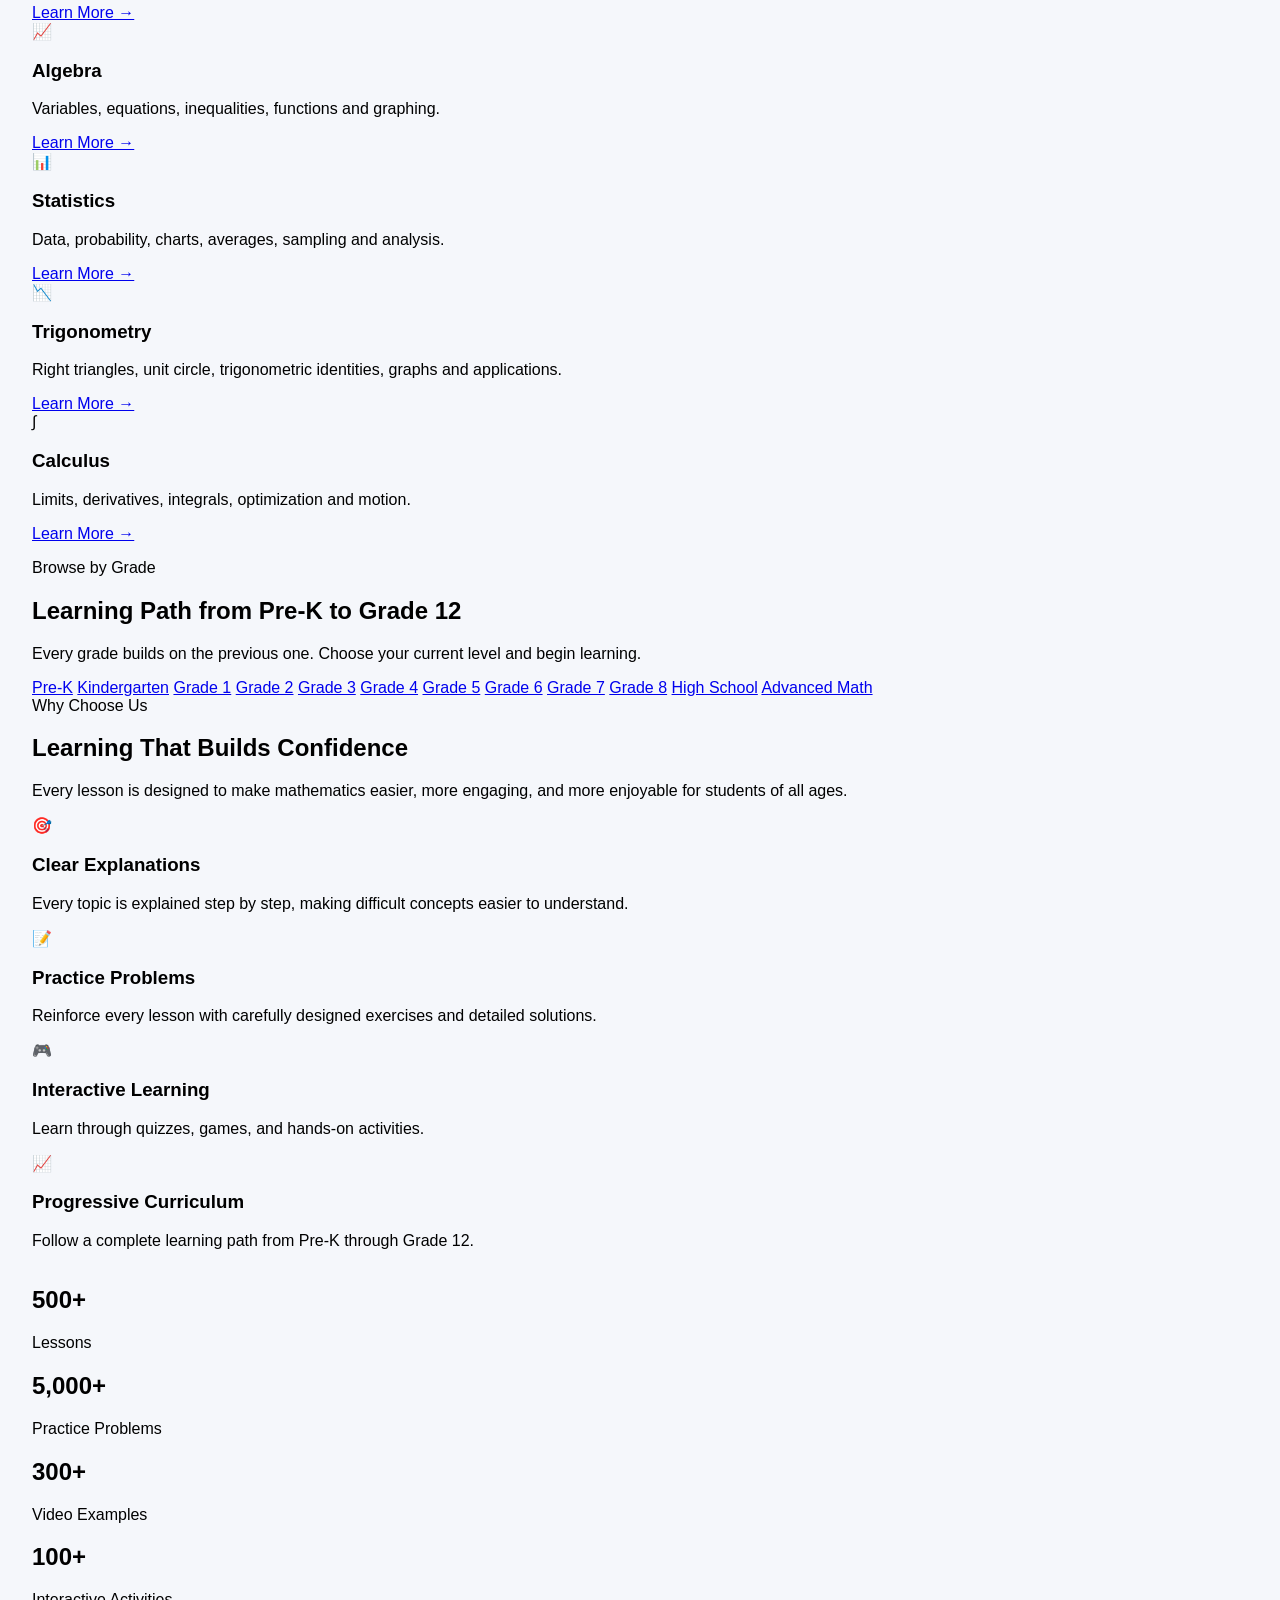
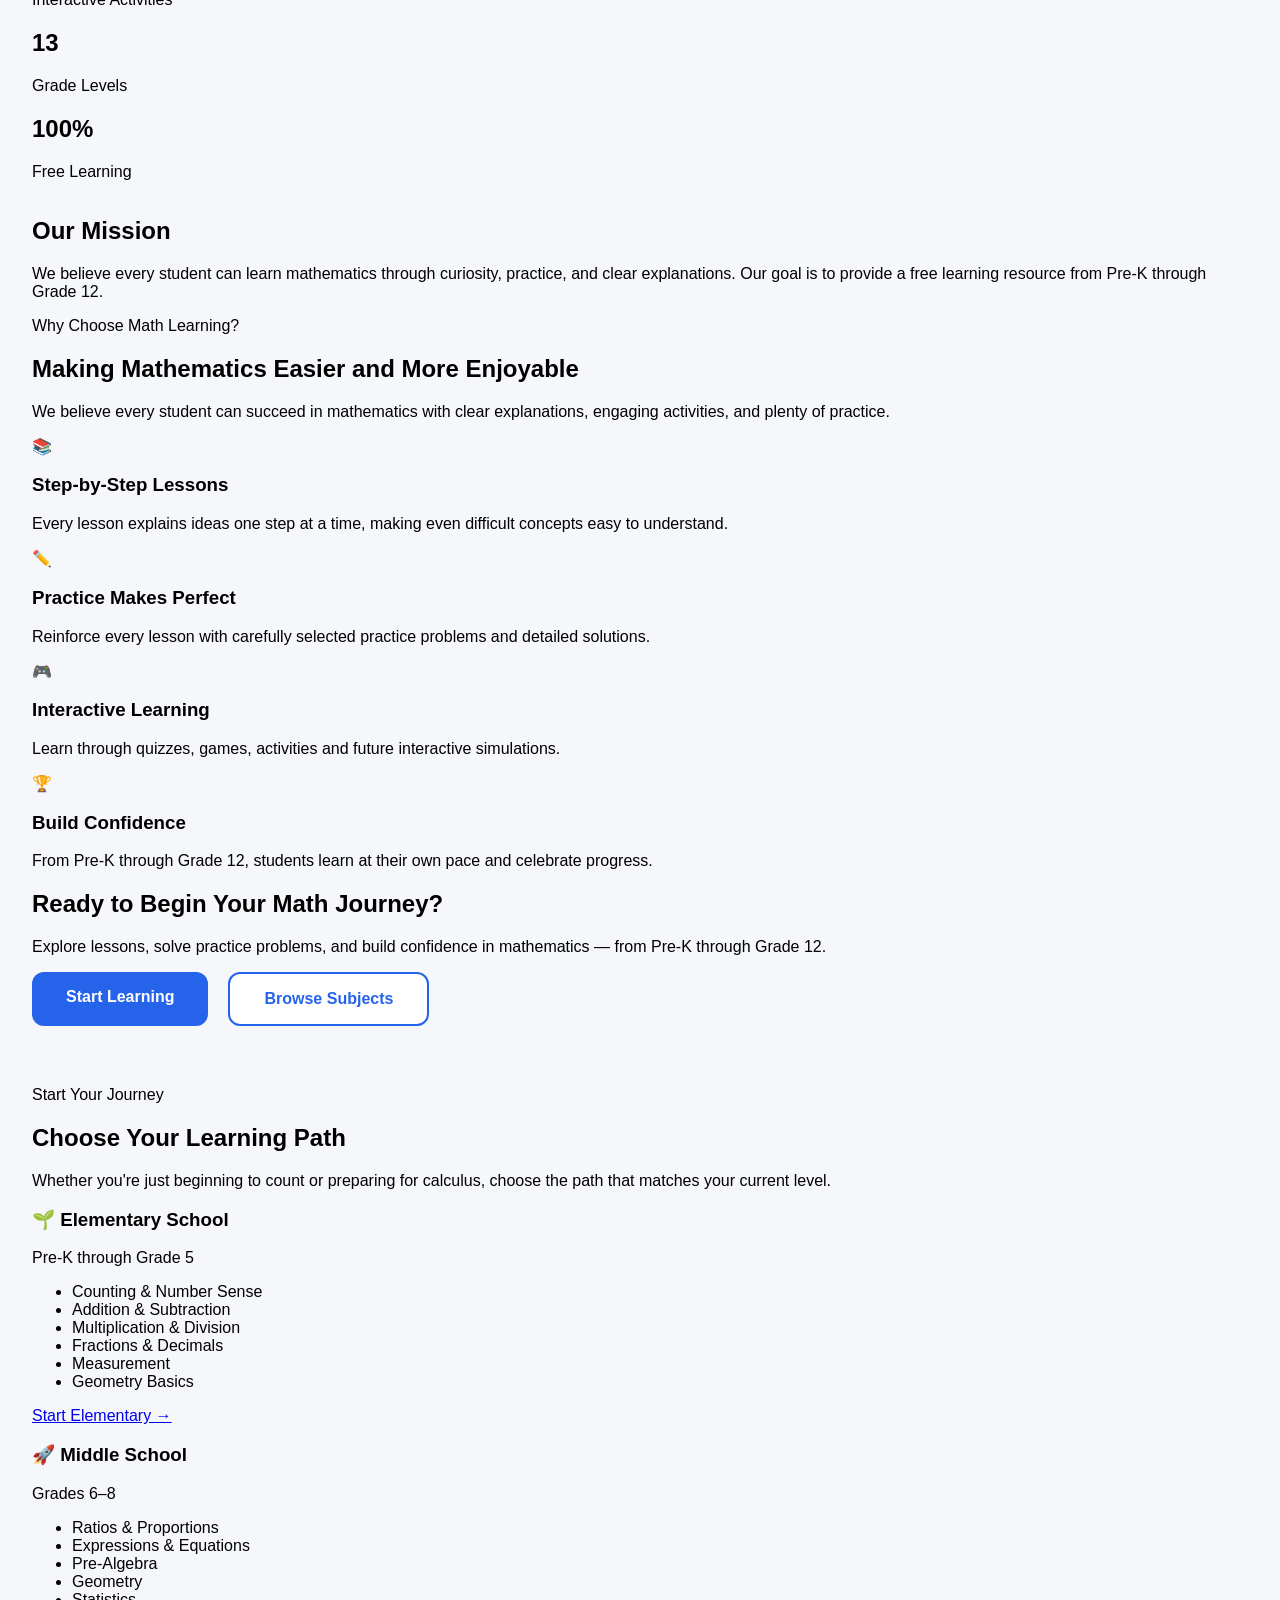
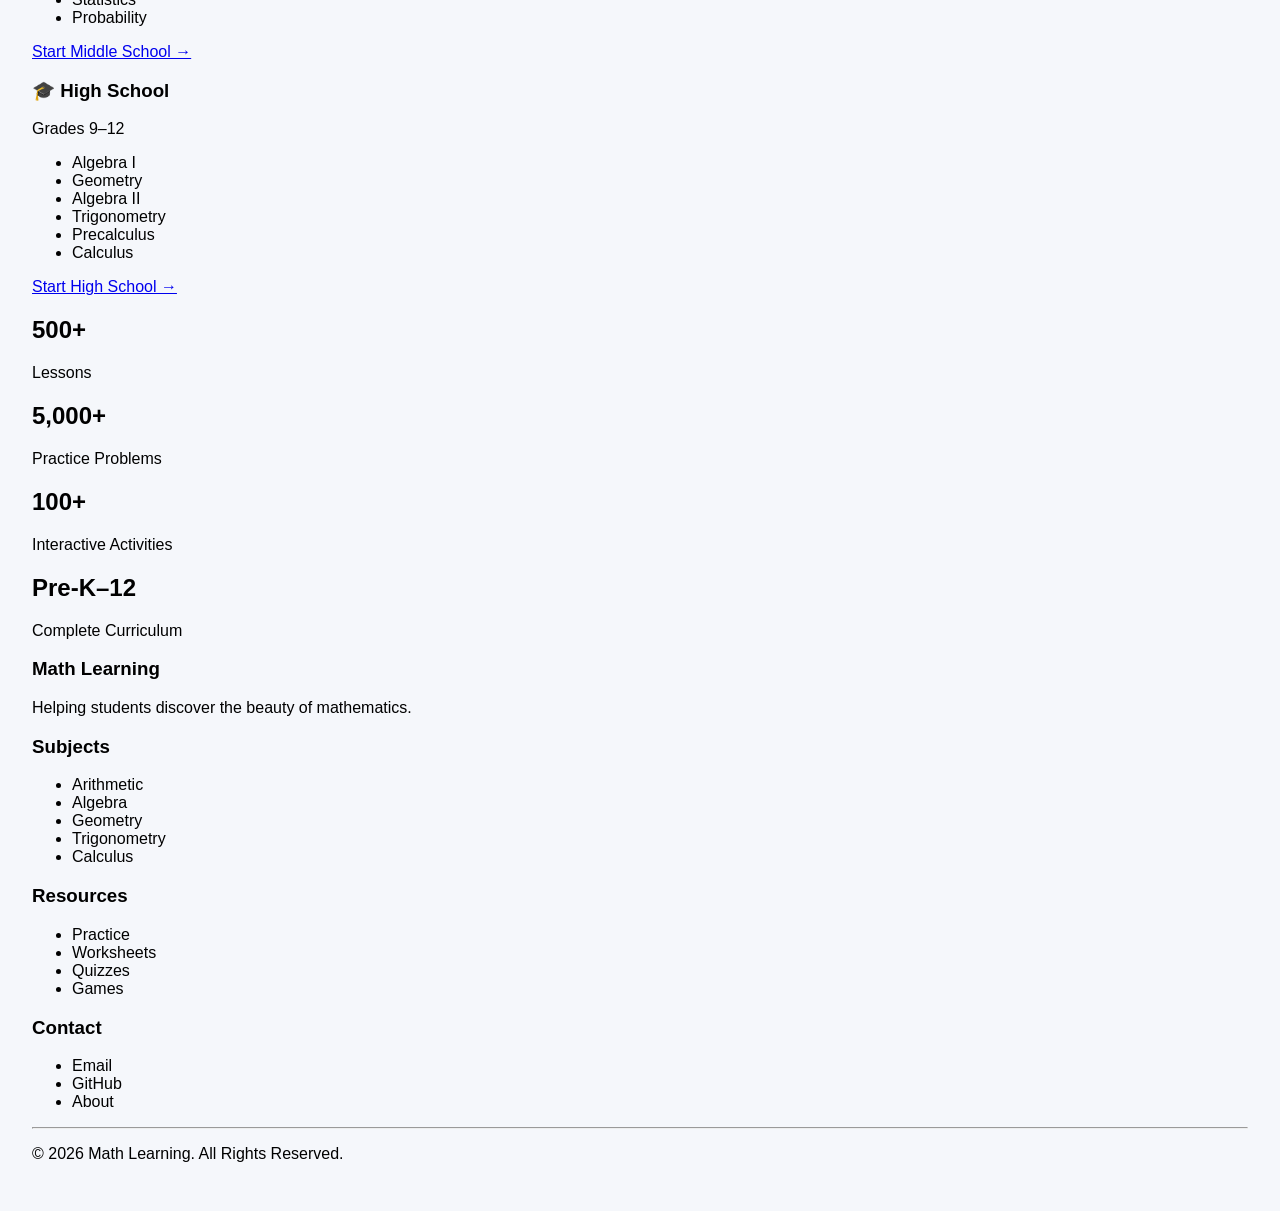
==== commit 8eb59ae7: "Added math subjects." ====
--- a/index.html
+++ b/index.html
@@ -73,7 +73,7 @@
 
 </li>
 
-<li>
+<!-- Add back later <li>
 
 <a href="reviews.html">
 
@@ -81,7 +81,7 @@
 
 </a>
 
-</li>
+</li> -->
 
 <li>
 
@@ -603,6 +603,23 @@
 
 </section>
 
+<section class="mission">
+
+    <h2>
+        Our Mission
+    </h2>
+
+    <p>
+
+        We believe every student can learn mathematics through
+        curiosity, practice, and clear explanations.
+        Our goal is to provide a free learning resource
+        from Pre-K through Grade 12.
+
+    </p>
+
+</section>
+
 <!-- =====================================================
      WHY CHOOSE US
 ====================================================== -->
@@ -694,7 +711,7 @@
      TESTIMONIALS
 ====================================================== -->
 
-<section class="testimonials">
+<!-- Add back later <section class="testimonials">
 
     <div class="section-header">
 
@@ -787,7 +804,7 @@
 
     </div>
 
-</section>
+</section> -->
 
 <!-- =====================================================
      CALL TO ACTION
@@ -811,17 +828,150 @@
 
     <div class="hero-buttons">
 
-        <a href="#" class="primary-button">
+        <a href="grades.html" class="primary-button">
 
             Start Learning
 
         </a>
 
-        <a href="#" class="secondary-button">
+        <a href="subjects.html" class="secondary-button">
 
             Browse Subjects
 
         </a>
+
+    </div>
+
+</section>
+
+<!-- =====================================================
+     LEARNING PATHS
+====================================================== -->
+
+<section class="learning-paths">
+
+    <div class="section-header">
+
+        <p class="section-label">
+            Start Your Journey
+        </p>
+
+        <h2>
+            Choose Your Learning Path
+        </h2>
+
+        <p class="section-description">
+
+            Whether you're just beginning to count or preparing for
+            calculus, choose the path that matches your current level.
+
+        </p>
+
+    </div>
+
+    <div class="path-grid">
+
+        <div class="path-card elementary">
+
+            <h3>🌱 Elementary School</h3>
+
+            <p>
+
+                Pre-K through Grade 5
+
+            </p>
+
+            <ul>
+
+                <li>Counting & Number Sense</li>
+
+                <li>Addition & Subtraction</li>
+
+                <li>Multiplication & Division</li>
+
+                <li>Fractions & Decimals</li>
+
+                <li>Measurement</li>
+
+                <li>Geometry Basics</li>
+
+            </ul>
+
+            <a href="#" class="path-button">
+
+                Start Elementary →
+
+            </a>
+
+        </div>
+
+        <div class="path-card middle">
+
+            <h3>🚀 Middle School</h3>
+
+            <p>
+
+                Grades 6–8
+
+            </p>
+
+            <ul>
+
+                <li>Ratios & Proportions</li>
+
+                <li>Expressions & Equations</li>
+
+                <li>Pre-Algebra</li>
+
+                <li>Geometry</li>
+
+                <li>Statistics</li>
+
+                <li>Probability</li>
+
+            </ul>
+
+            <a href="#" class="path-button">
+
+                Start Middle School →
+
+            </a>
+
+        </div>
+
+        <div class="path-card high">
+
+            <h3>🎓 High School</h3>
+
+            <p>
+
+                Grades 9–12
+
+            </p>
+
+            <ul>
+
+                <li>Algebra I</li>
+
+                <li>Geometry</li>
+
+                <li>Algebra II</li>
+
+                <li>Trigonometry</li>
+
+                <li>Precalculus</li>
+
+                <li>Calculus</li>
+
+            </ul>
+
+            <a href="#" class="path-button">
+
+                Start High School →
+
+            </a>
+
+        </div>
 
     </div>
 
@@ -944,7 +1094,7 @@
 
 <li>GitHub</li>
 
-<li>Reviews</li>
+<!-- Add back later <li>Reviews</li> -->
 
 <li>About</li>
 
--- a/css/style.css
+++ b/css/style.css
@@ -831,4 +831,423 @@
 color:#9ca3af;
 
 }
+
+/* ======================================================
+   LEARNING PATHS
+====================================================== */
+
+.learning-paths{
+
+padding:100px 40px;
+
+background:#f8fafc;
+
+}
+
+.path-grid{
+
+max-width:1300px;
+
+margin:auto;
+
+display:grid;
+
+grid-template-columns:repeat(auto-fit,minmax(320px,1fr));
+
+gap:35px;
+
+}
+
+.path-card{
+
+background:white;
+
+border-radius:18px;
+
+padding:35px;
+
+box-shadow:0 10px 30px rgba(0,0,0,.08);
+
+transition:.3s;
+
+}
+
+.path-card:hover{
+
+transform:translateY(-10px);
+
+}
+
+.path-card h3{
+
+font-size:30px;
+
+margin-bottom:15px;
+
+}
+
+.path-card p{
+
+color:#6b7280;
+
+margin-bottom:20px;
+
+font-weight:600;
+
+}
+
+.path-card ul{
+
+padding-left:20px;
+
+margin-bottom:30px;
+
+line-height:2;
+
+}
+
+.path-button{
+
+display:inline-block;
+
+padding:12px 24px;
+
+background:#2563eb;
+
+color:white;
+
+text-decoration:none;
+
+border-radius:10px;
+
+font-weight:700;
+
+transition:.3s;
+
+}
+
+.path-button:hover{
+
+background:#1d4ed8;
+
+}
+
+.elementary{
+
+border-top:6px solid #22c55e;
+
+}
+
+.middle{
+
+border-top:6px solid #f59e0b;
+
+}
+
+.high{
+
+border-top:6px solid #ef4444;
+
+}
+
+/* ==========================================
+SUBJECT HERO
+========================================== */
+
+.subject-hero{
+
+padding:100px 30px;
+
+background:#2563eb;
+
+color:white;
+
+text-align:center;
+
+}
+
+.subject-hero h1{
+
+font-size:64px;
+
+margin-bottom:20px;
+
+}
+
+.subject-hero p{
+
+font-size:22px;
+
+max-width:900px;
+
+margin:auto;
+
+line-height:1.8;
+
+}
+
+/* ==========================================
+LESSONS
+========================================== */
+
+.lesson-list{
+
+padding:90px 30px;
+
+}
+
+.lesson-list h2{
+
+text-align:center;
+
+font-size:46px;
+
+margin-bottom:50px;
+
+}
+
+.lesson-grid{
+
+display:grid;
+
+grid-template-columns:
+repeat(auto-fit,minmax(300px,1fr));
+
+gap:30px;
+
+max-width:1300px;
+
+margin:auto;
+
+}
+
+.lesson-card{
+
+background:white;
+
+padding:35px;
+
+border-radius:16px;
+
+box-shadow:0 8px 20px rgba(0,0,0,.08);
+
+transition:.3s;
+
+}
+
+.lesson-card:hover{
+
+transform:translateY(-8px);
+
+}
+
+.lesson-card h3{
+
+margin-bottom:20px;
+
+}
+
+.lesson-card p{
+
+line-height:1.8;
+
+margin-bottom:25px;
+
+color:#6b7280;
+
+}
+
+.lesson-card a{
+
+color:#2563eb;
+
+font-weight:bold;
+
+text-decoration:none;
+
+}
+
+/* ==========================================
+LESSON PAGES
+========================================== */
+
+.lesson-page{
+
+max-width:1000px;
+
+margin:auto;
+
+padding:70px 25px;
+
+}
+
+.lesson-page section{
+
+margin-bottom:70px;
+
+}
+
+.lesson-page h2{
+
+font-size:36px;
+
+margin-bottom:20px;
+
+color:#2563eb;
+
+}
+
+.lesson-page p{
+
+font-size:20px;
+
+line-height:1.8;
+
+}
+
+.lesson-page ul{
+
+font-size:20px;
+
+line-height:2;
+
+margin-left:30px;
+
+}
+
+.example-box{
+
+background:#eef6ff;
+
+padding:35px;
+
+border-left:8px solid #2563eb;
+
+border-radius:12px;
+
+}
+
+.math-example{
+
+font-size:42px;
+
+font-weight:bold;
+
+text-align:center;
+
+margin:30px 0;
+
+}
+
+.practice-grid{
+
+display:grid;
+
+grid-template-columns:
+
+repeat(auto-fit,minmax(200px,1fr));
+
+gap:20px;
+
+}
+
+.practice{
+
+background:white;
+
+padding:25px;
+
+text-align:center;
+
+font-size:28px;
+
+border-radius:12px;
+
+box-shadow:0 8px 20px rgba(0,0,0,.08);
+
+}
+
+.lesson-hero{
+
+background:#2563eb;
+
+color:white;
+
+padding:80px 30px;
+
+text-align:center;
+
+}
+
+.lesson-hero h1{
+
+font-size:60px;
+
+margin-bottom:20px;
+
+}
+
+/* ==========================================
+   QUIZ
+========================================== */
+
+.quiz{
+
+margin-top:30px;
+
+}
+
+.question{
+
+display:flex;
+
+align-items:center;
+
+gap:15px;
+
+margin-bottom:20px;
+
+font-size:22px;
+
+}
+
+.question input{
+
+width:120px;
+
+padding:10px;
+
+font-size:20px;
+
+border:2px solid #d1d5db;
+
+border-radius:8px;
+
+}
+
+.question input.correct{
+
+border-color:#22c55e;
+
+background:#f0fdf4;
+
+}
+
+.question input.incorrect{
+
+border-color:#ef4444;
+
+background:#fef2f2;
+
+}
+
+#quizResults{
+
+margin-top:30px;
+
+font-size:24px;
+
+font-weight:bold;
+
+}
 }
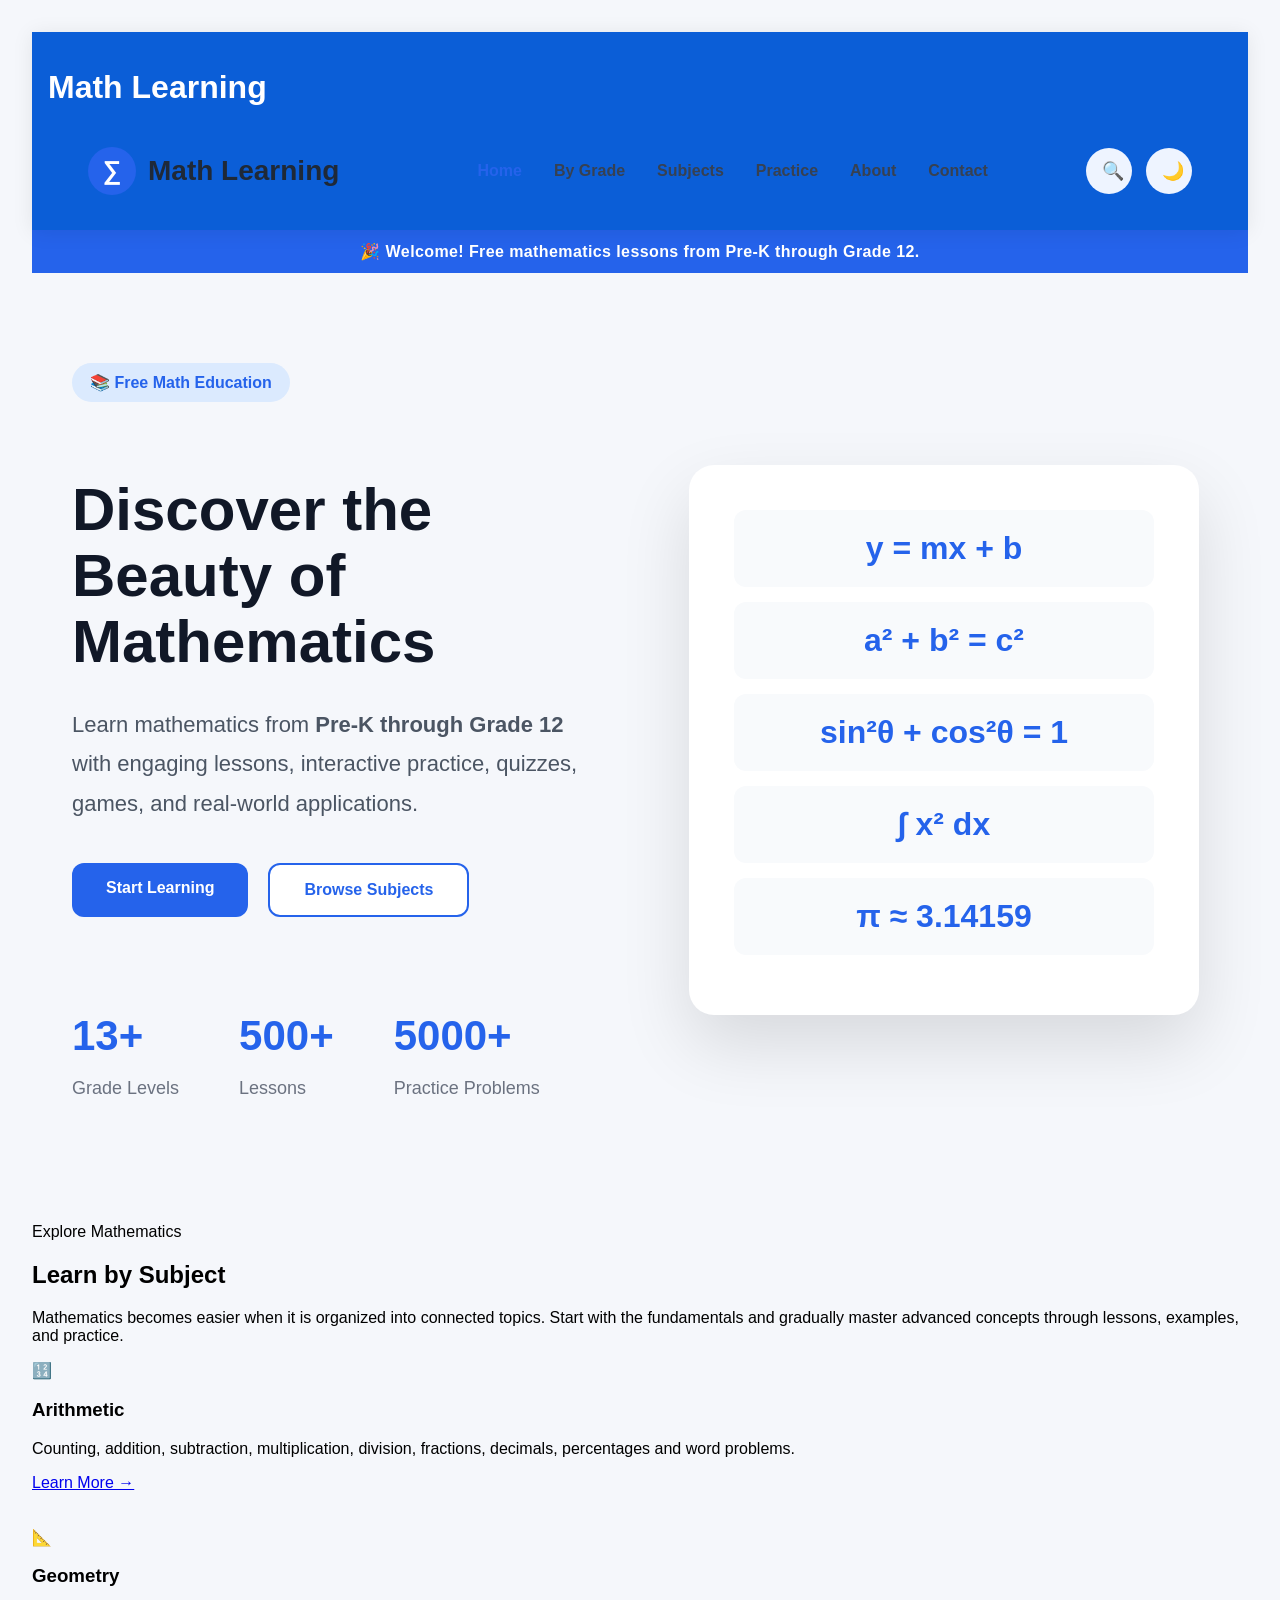
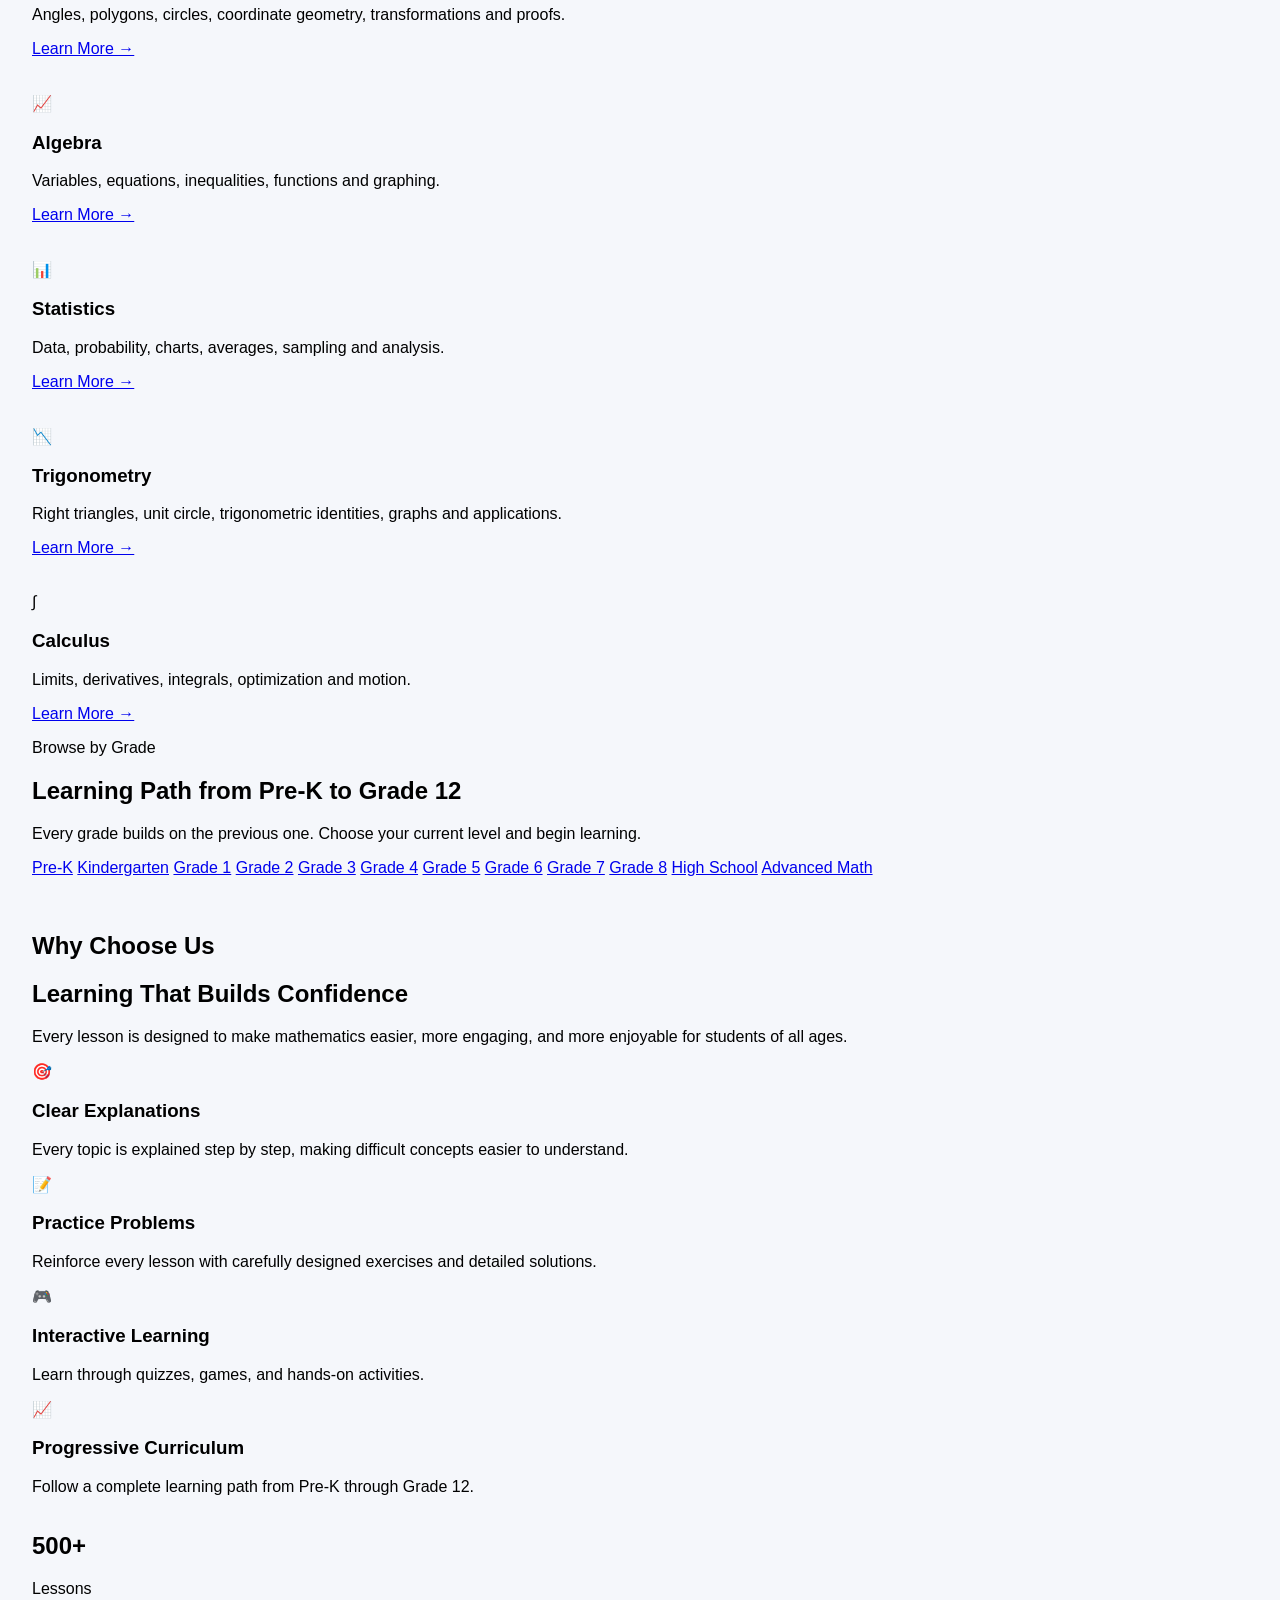
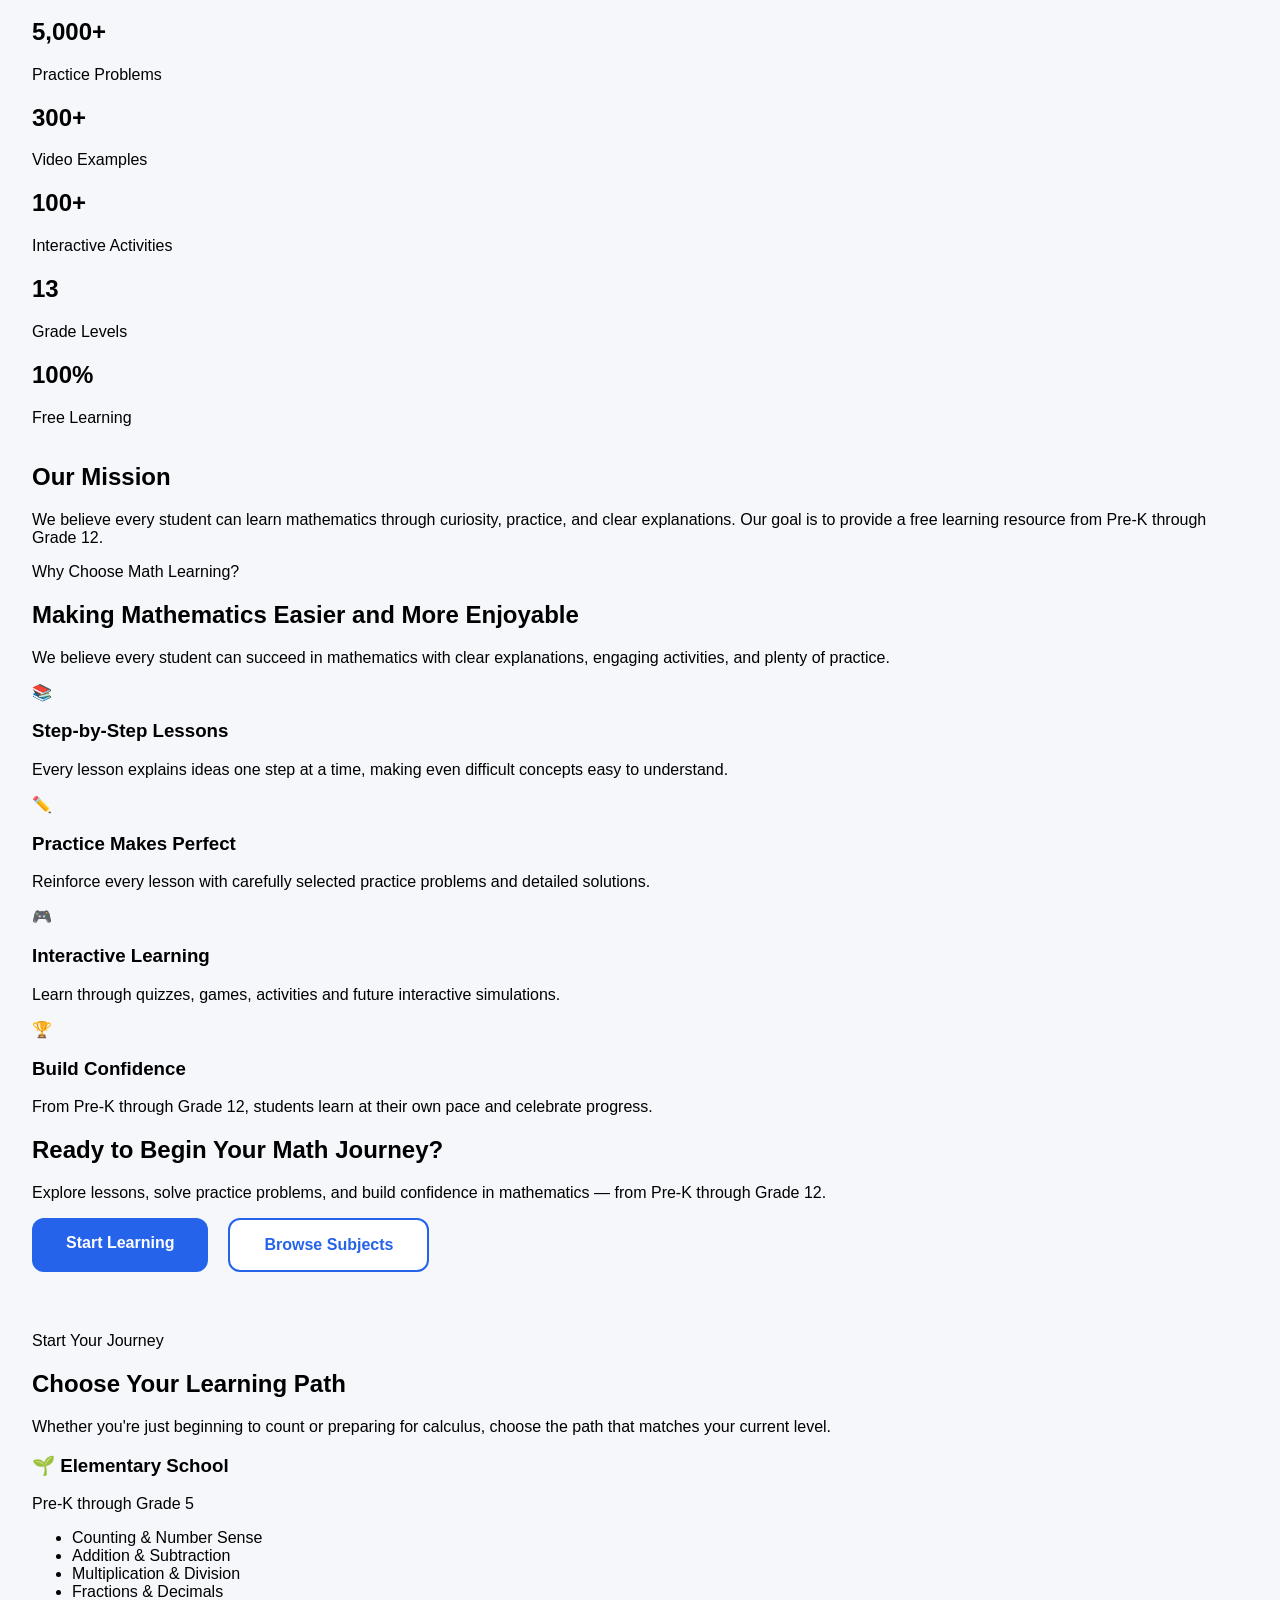
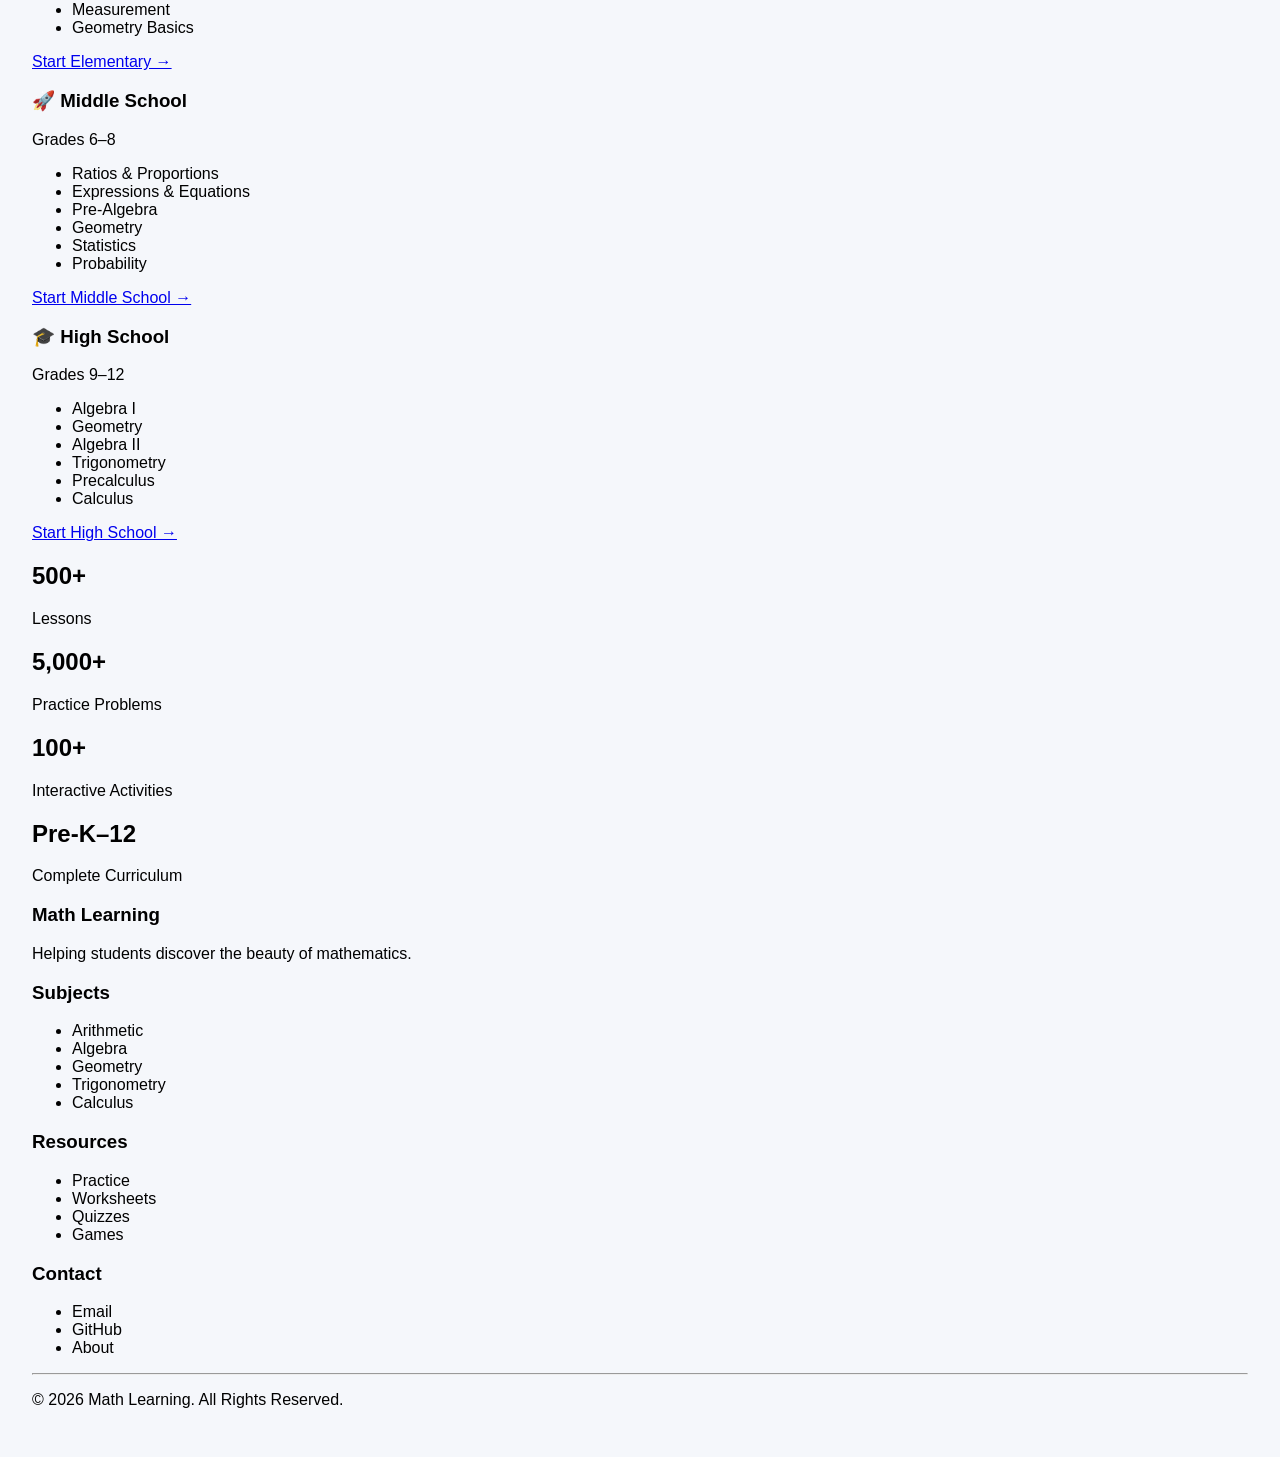
==== commit e96b9163: "Adding arithmetic practice." ====
--- a/index.html
+++ b/index.html
@@ -296,10 +296,10 @@
 
             </p>
 
-            <a href="#">Learn More →</a>
-
-        </div>
-
+            <a href="./lessons/arithmetic.html">Learn More →</a>
+
+        </div>
+        <br><br>
         <div class="subject-card">
 
             <div class="subject-icon">📐</div>
@@ -317,6 +317,7 @@
             <a href="#">Learn More →</a>
 
         </div>
+        <br><br>
 
         <div class="subject-card">
 
@@ -336,6 +337,7 @@
             <a href="#">Learn More →</a>
 
         </div>
+        <br><br>
 
         <div class="subject-card">
 
@@ -356,6 +358,7 @@
             <a href="#">Learn More →</a>
 
         </div>
+        <br><br>
 
         <div class="subject-card">
 
@@ -376,6 +379,7 @@
 
         </div>
 
+        <br><br>
         <div class="subject-card">
 
             <div class="subject-icon">∫</div>
@@ -458,12 +462,12 @@
 <!-- ==========================
      WHY CHOOSE US
 ========================== -->
-
+<br><br>
 <section class="why-us">
 
     <div class="section-title">
 
-        <span>Why Choose Us</span>
+        <h1>Why Choose Us</h1>
 
         <h2>Learning That Builds Confidence</h2>
 
--- a/css/style.css
+++ b/css/style.css
@@ -1250,4 +1250,40 @@
 font-weight:bold;
 
 }
+
+.practice-question{
+
+display:flex;
+
+align-items:center;
+
+gap:15px;
+
+margin:18px 0;
+
+font-size:24px;
+
+}
+
+.practice-question input{
+
+width:120px;
+
+padding:10px;
+
+font-size:22px;
+
+}
+
+.practice-buttons{
+
+margin-top:30px;
+
+display:flex;
+
+gap:20px;
+
+flex-wrap:wrap;
+
+}
 }
